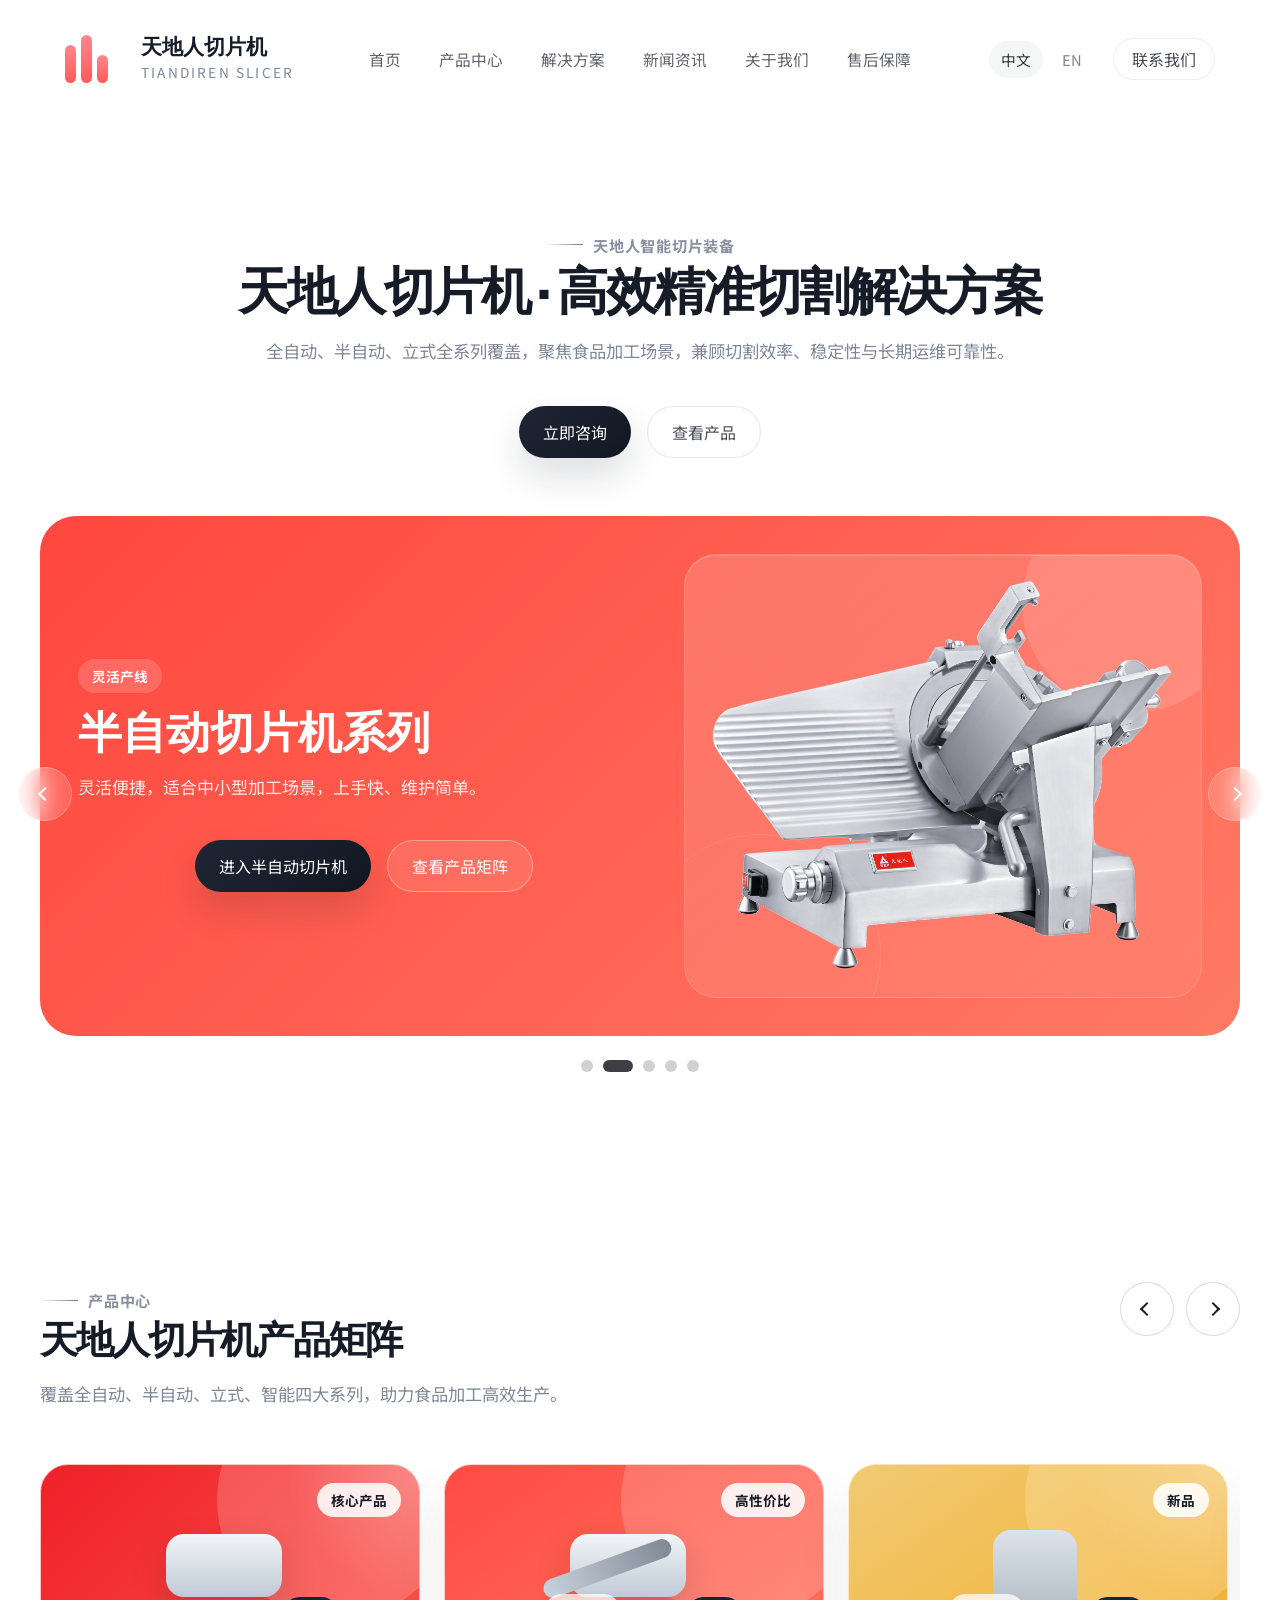
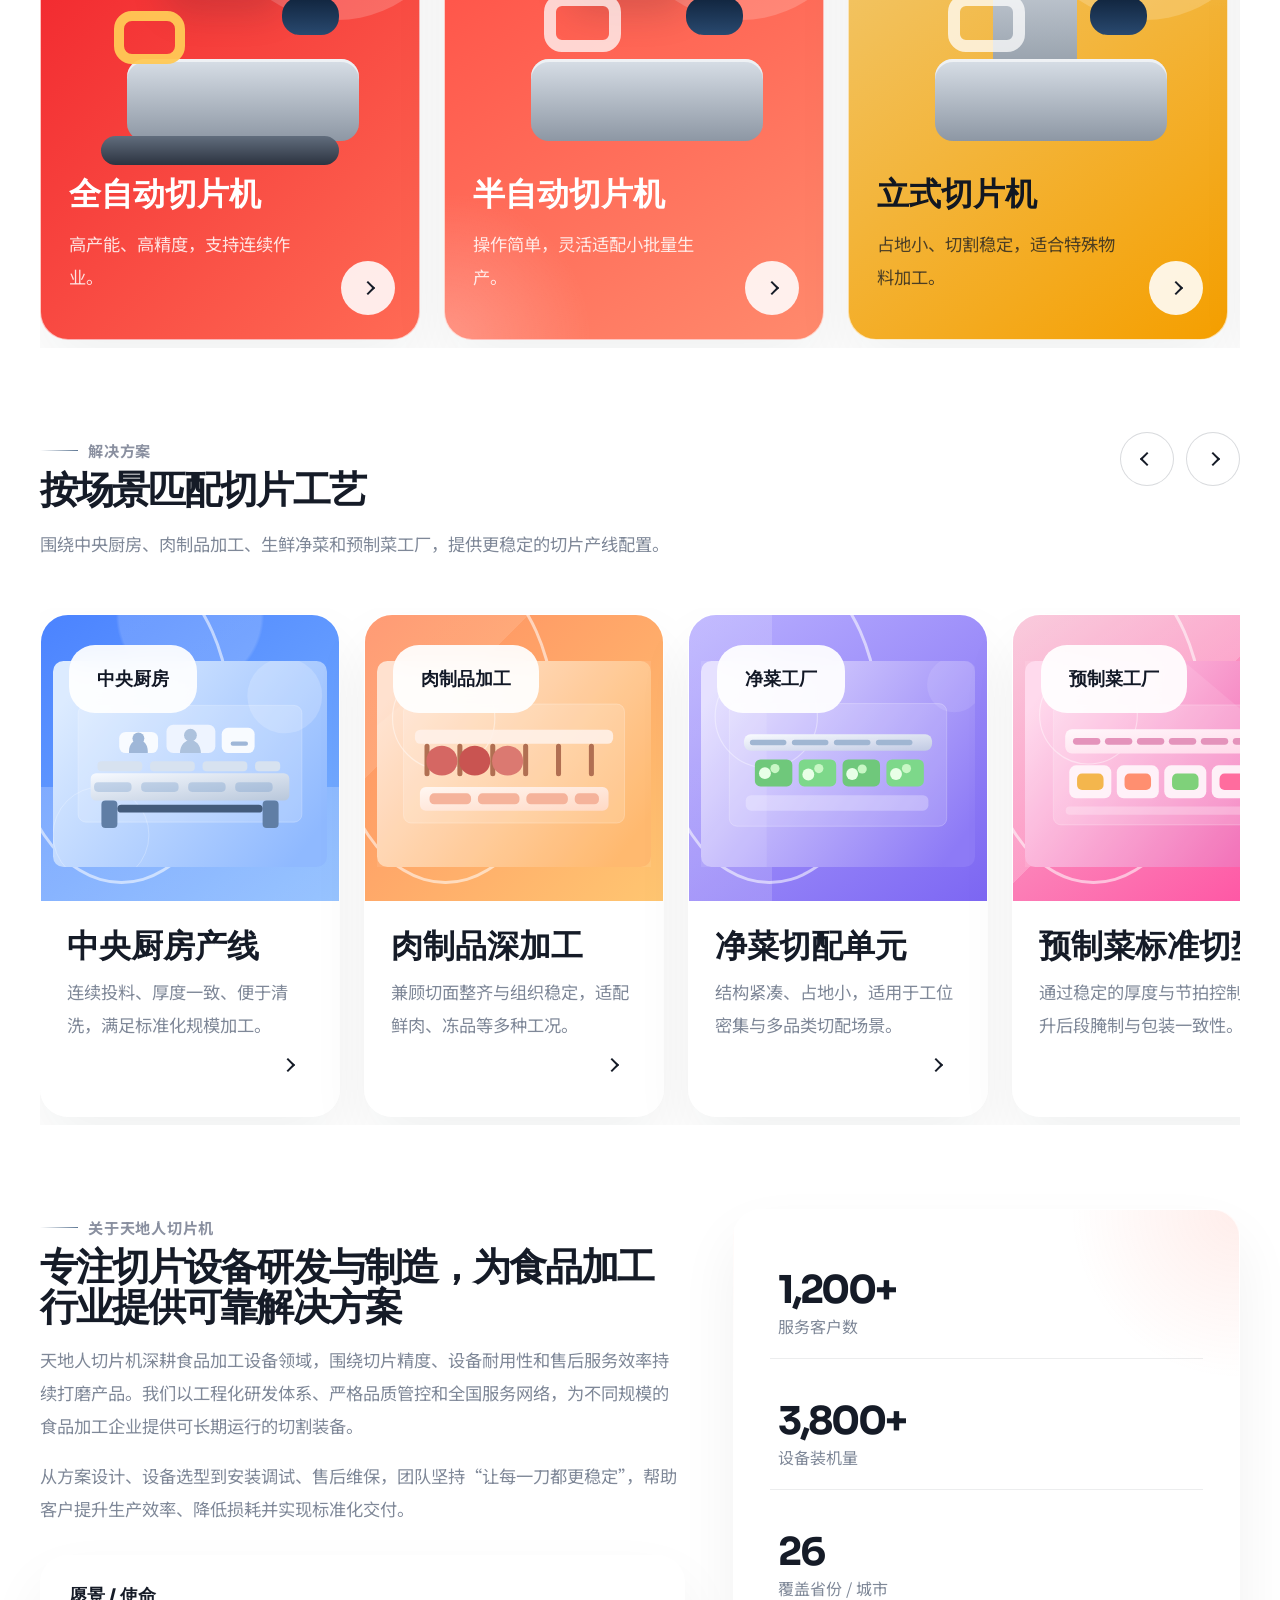
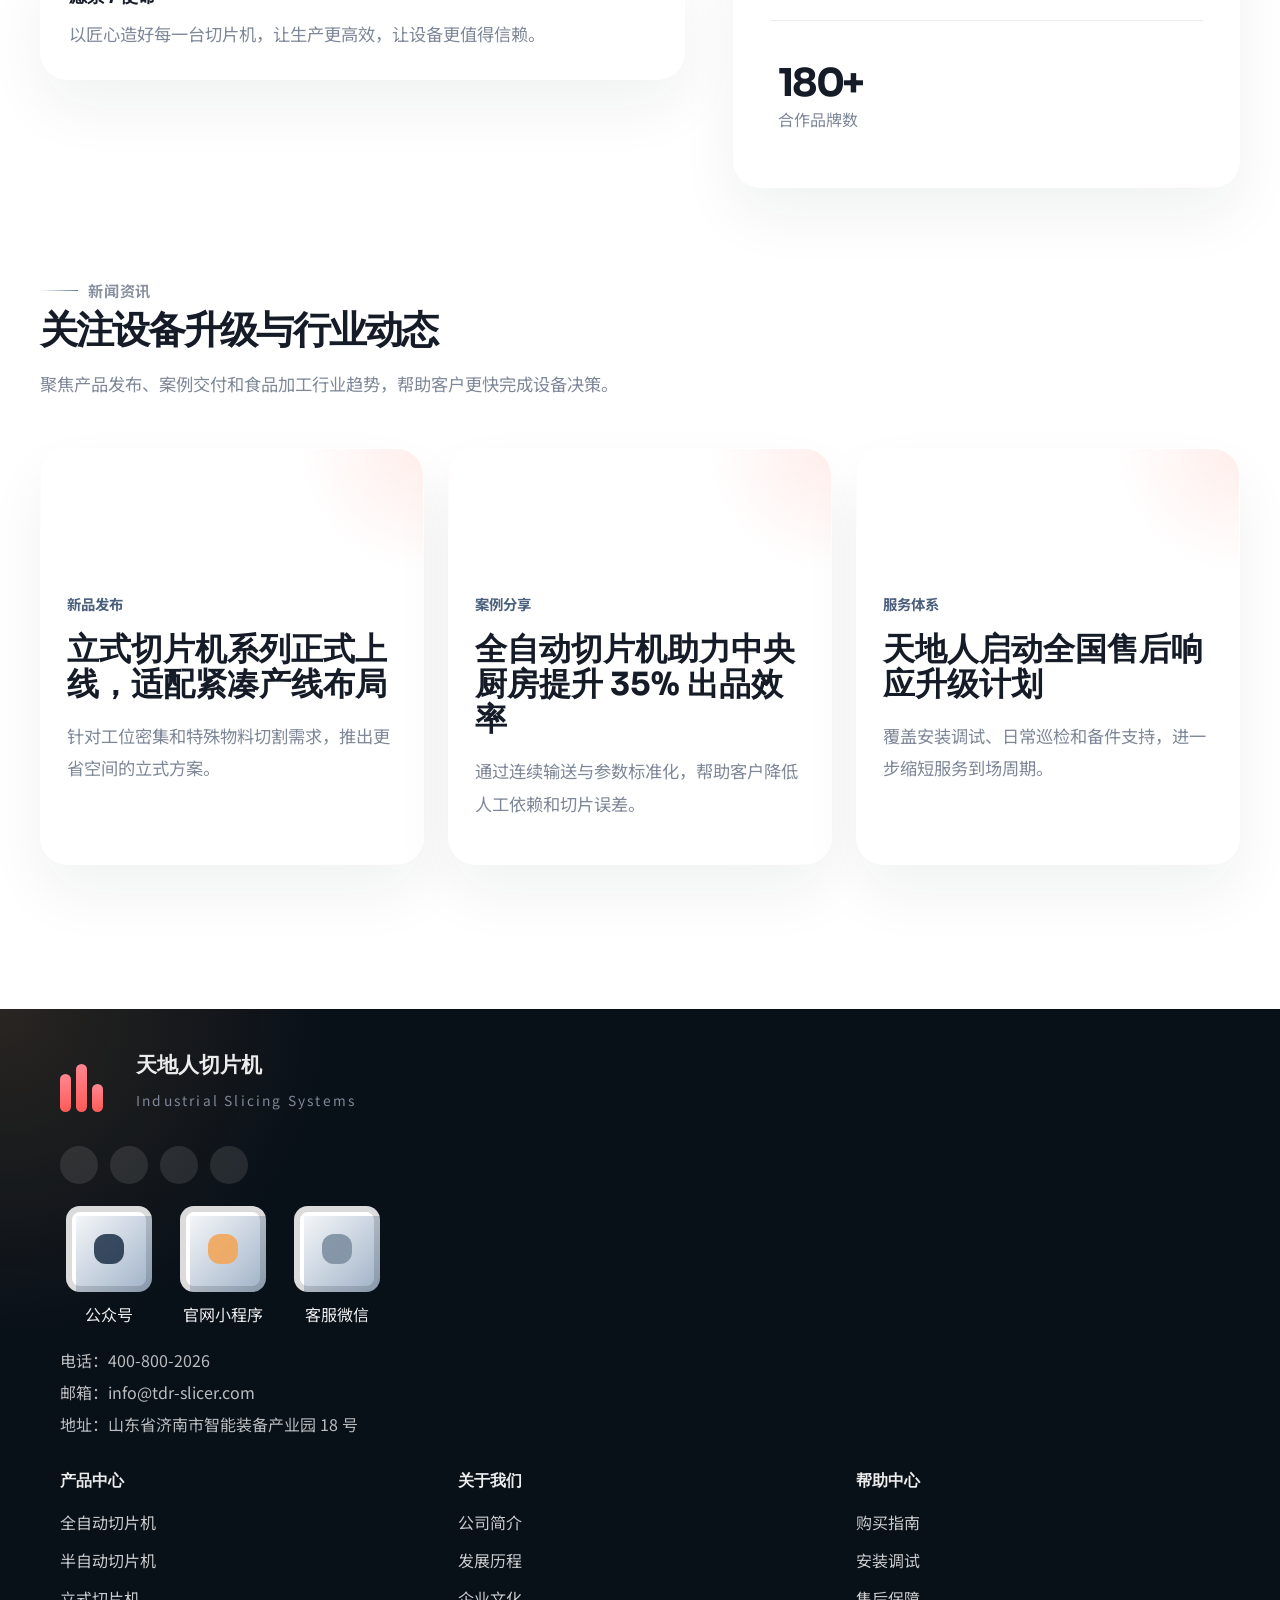
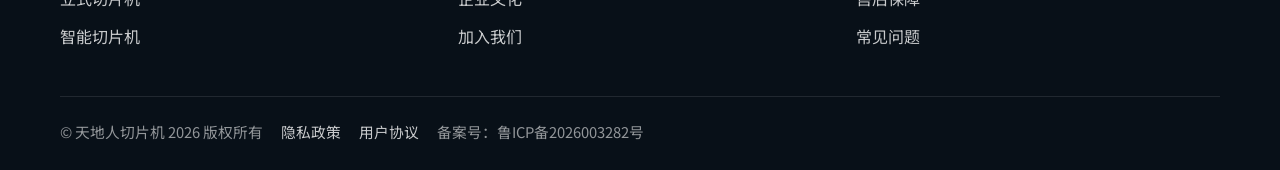
==== docs/index.html @ 7d59fd2a "Add docs deployment bundle" ====
<!doctype html>
<html lang="zh-CN">
  <head>
    <meta charset="UTF-8" />
    <meta name="viewport" content="width=device-width, initial-scale=1.0" />
    <title>天地人切片机 | 高效精准切割解决方案</title>
    <meta
      name="description"
      content="天地人切片机官方网站，提供全自动、半自动、立式切片机及食品加工切割解决方案。"
    />
    <link rel="preconnect" href="https://fonts.googleapis.com" />
    <link rel="preconnect" href="https://fonts.gstatic.com" crossorigin />
    <link
      href="https://fonts.googleapis.com/css2?family=Noto+Sans+SC:wght@400;500;700;800&family=Sora:wght@400;600;700;800&display=swap"
      rel="stylesheet"
    />
    <link rel="stylesheet" href="./styles.css" />
  </head>
  <body>
    <div class="page-shell">
      <header class="site-header">
        <a class="brand" href="#top" aria-label="天地人切片机官网">
          <span class="brand-mark" aria-hidden="true">
            <img class="brand-logo-image" data-image-field="brand.logo" alt="天地人切片机 Logo" />
            <span></span><span></span><span></span><span></span>
          </span>
          <span class="brand-text">
            <strong data-field="brand.name">天地人切片机</strong>
            <small data-field="brand.sub">TIANDIREN SLICER</small>
          </span>
        </a>

        <nav class="main-nav" aria-label="主导航">
          <a href="#top" data-menu-index="0">首页</a>
          <div class="nav-dropdown">
            <a class="nav-parent" href="./products.html" data-menu-index="1">产品中心</a>
            <div class="dropdown-menu" aria-label="产品中心下拉菜单">
              <a href="./products.html?category=automatic" data-product-menu-index="0">全自动切片机</a>
              <a href="./products.html?category=semi-automatic" data-product-menu-index="1">半自动切片机</a>
              <a href="./products.html?category=vertical" data-product-menu-index="2">立式切片机</a>
              <a href="./products.html?category=smart" data-product-menu-index="3">智能切片机</a>
            </div>
          </div>
          <a href="#solutions" data-menu-index="2">解决方案</a>
          <a href="#news" data-menu-index="3">新闻资讯</a>
          <a href="#about" data-menu-index="4">关于我们</a>
          <a href="./page.html?slug=after-sales-support" data-menu-index="5">售后保障</a>
        </nav>

        <div class="header-actions">
          <button class="lang-switch" type="button" aria-label="切换语言">
            <span class="lang-option is-active" data-lang-option="zh">中文</span>
            <span class="lang-option" data-lang-option="en">EN</span>
          </button>
          <a class="ghost-btn header-contact" href="#contact" data-field="header.contact.label">联系我们</a>
          <button class="menu-toggle" type="button" aria-expanded="false" aria-label="展开菜单">
            <span></span><span></span>
          </button>
        </div>
      </header>
      <div class="mobile-nav-backdrop" hidden></div>

      <main id="top">
        <section class="hero">
          <div class="hero-copy">
            <span class="eyebrow" data-field="hero.eyebrow">天地人智能切片装备</span>
            <h1 data-field="hero.title">天地人切片机 · 高效精准切割解决方案</h1>
            <p data-field="hero.desc">
              全自动、半自动、立式全系列覆盖，聚焦食品加工场景，兼顾切割效率、稳定性与长期运维可靠性。
            </p>
            <div class="hero-actions">
              <a class="primary-btn" href="#contact" data-field="hero.primaryLabel">立即咨询</a>
              <a class="ghost-btn dark" href="#products" data-field="hero.secondaryLabel">查看产品</a>
            </div>
          </div>

          <div class="hero-slider" aria-label="首屏轮播">
            <button class="slider-arrow prev" type="button" data-target="hero" aria-label="上一张">
              <span></span>
            </button>
            <div class="hero-track" data-slider="hero" id="hero-track"></div>
            <button class="slider-arrow next" type="button" data-target="hero" aria-label="下一张">
              <span></span>
            </button>

            <div class="hero-indicators" aria-label="轮播指示器" id="hero-indicators"></div>
          </div>
        </section>

        <section class="section" id="products">
          <div class="section-heading">
            <div>
              <span class="eyebrow" data-field="products.heading.eyebrow">产品中心</span>
              <h2 data-field="products.heading.title">天地人切片机产品矩阵</h2>
              <p data-field="products.heading.desc">覆盖全自动、半自动、立式三大系列，助力食品加工高效生产。</p>
            </div>
            <div class="section-nav">
              <button class="slider-arrow subtle prev" type="button" data-target="products" aria-label="上一组产品">
                <span></span>
              </button>
              <button class="slider-arrow subtle next" type="button" data-target="products" aria-label="下一组产品">
                <span></span>
              </button>
            </div>
          </div>

          <div class="card-rail" data-slider="products" id="products-rail"></div>
        </section>

        <section class="section" id="solutions">
          <div class="section-heading">
            <div>
              <span class="eyebrow" data-field="solutions.heading.eyebrow">解决方案</span>
              <h2 data-field="solutions.heading.title">按场景匹配切片工艺</h2>
              <p data-field="solutions.heading.desc">围绕中央厨房、肉制品加工、生鲜净菜和预制菜工厂，提供更稳定的切片产线配置。</p>
            </div>
            <div class="section-nav">
              <button class="slider-arrow subtle prev" type="button" data-target="solutions" aria-label="上一组方案">
                <span></span>
              </button>
              <button class="slider-arrow subtle next" type="button" data-target="solutions" aria-label="下一组方案">
                <span></span>
              </button>
            </div>
          </div>

          <div class="card-rail compact" data-slider="solutions">
            <article class="solution-card">
              <div class="solution-visual blueprint">
                <img class="visual-upload solution-upload" data-image-field="solutions.cards.0.image" alt="" />
                <div class="chip" data-solution-field="chip" data-solution-index="0">中央厨房</div>
              </div>
              <div class="solution-copy">
                <h3 data-solution-field="title" data-solution-index="0">中央厨房产线</h3>
                <p data-solution-field="desc" data-solution-index="0">连续投料、厚度一致、便于清洗，满足标准化规模加工。</p>
              </div>
              <a class="card-link" href="./page.html?slug=central-kitchen-solution" data-solution-link data-solution-index="0" aria-label="查看中央厨房方案"><span></span></a>
            </article>

            <article class="solution-card">
              <div class="solution-visual amber">
                <img class="visual-upload solution-upload" data-image-field="solutions.cards.1.image" alt="" />
                <div class="chip" data-solution-field="chip" data-solution-index="1">肉制品加工</div>
              </div>
              <div class="solution-copy">
                <h3 data-solution-field="title" data-solution-index="1">肉制品深加工</h3>
                <p data-solution-field="desc" data-solution-index="1">兼顾切面整齐与组织稳定，适配鲜肉、冻品等多种工况。</p>
              </div>
              <a class="card-link" href="./page.html?slug=meat-processing-solution" data-solution-link data-solution-index="1" aria-label="查看肉制品方案"><span></span></a>
            </article>

            <article class="solution-card">
              <div class="solution-visual silver">
                <img class="visual-upload solution-upload" data-image-field="solutions.cards.2.image" alt="" />
                <div class="chip" data-solution-field="chip" data-solution-index="2">净菜工厂</div>
              </div>
              <div class="solution-copy">
                <h3 data-solution-field="title" data-solution-index="2">净菜切配单元</h3>
                <p data-solution-field="desc" data-solution-index="2">结构紧凑、占地小，适用于工位密集与多品类切配场景。</p>
              </div>
              <a class="card-link" href="./page.html?slug=fresh-cut-factory-solution" data-solution-link data-solution-index="2" aria-label="查看净菜工厂方案"><span></span></a>
            </article>

            <article class="solution-card">
              <div class="solution-visual rose">
                <img class="visual-upload solution-upload" data-image-field="solutions.cards.3.image" alt="" />
                <div class="chip" data-solution-field="chip" data-solution-index="3">预制菜工厂</div>
              </div>
              <div class="solution-copy">
                <h3 data-solution-field="title" data-solution-index="3">预制菜标准切型</h3>
                <p data-solution-field="desc" data-solution-index="3">通过稳定的厚度与节拍控制，提升后段腌制与包装一致性。</p>
              </div>
              <a class="card-link" href="./page.html?slug=prepared-food-solution" data-solution-link data-solution-index="3" aria-label="查看预制菜方案"><span></span></a>
            </article>
          </div>
        </section>

        <section class="about section" id="about">
          <div class="about-copy">
            <span class="eyebrow" data-field="about.eyebrow">关于天地人切片机</span>
            <h2 data-field="about.title">专注切片设备研发与制造，为食品加工行业提供可靠解决方案</h2>
            <p data-field="about.p1">
              天地人切片机深耕食品加工设备领域，围绕切片精度、设备耐用性和售后服务效率持续打磨产品。
              我们以工程化研发体系、严格品质管控和全国服务网络，为不同规模的食品加工企业提供可长期运行的切割装备。
            </p>
            <p data-field="about.p2">
              从方案设计、设备选型到安装调试、售后维保，团队坚持“让每一刀都更稳定”，帮助客户提升生产效率、降低损耗并实现标准化交付。
            </p>
            <div class="mission-box">
              <strong data-field="about.missionTitle">愿景 / 使命</strong>
              <p data-field="about.missionDesc">以匠心造好每一台切片机，让生产更高效，让设备更值得信赖。</p>
            </div>
          </div>

          <div class="stats-panel">
            <div class="stat-item">
              <strong data-stat-field="value" data-stat-index="0">1,200+</strong>
              <span data-stat-field="label" data-stat-index="0">服务客户数</span>
            </div>
            <div class="stat-item">
              <strong data-stat-field="value" data-stat-index="1">3,800+</strong>
              <span data-stat-field="label" data-stat-index="1">设备装机量</span>
            </div>
            <div class="stat-item">
              <strong data-stat-field="value" data-stat-index="2">26</strong>
              <span data-stat-field="label" data-stat-index="2">覆盖省份 / 城市</span>
            </div>
            <div class="stat-item">
              <strong data-stat-field="value" data-stat-index="3">180+</strong>
              <span data-stat-field="label" data-stat-index="3">合作品牌数</span>
            </div>
          </div>
        </section>

        <section class="section news-section" id="news">
          <div class="section-heading">
            <div>
              <span class="eyebrow" data-field="news.heading.eyebrow">新闻资讯</span>
              <h2 data-field="news.heading.title">关注设备升级与行业动态</h2>
              <p data-field="news.heading.desc">聚焦产品发布、案例交付和食品加工行业趋势，帮助客户更快完成设备决策。</p>
            </div>
          </div>
          <div class="news-grid">
            <article class="news-card">
              <img class="visual-upload news-upload" data-image-field="news.cards.0.image" alt="" />
              <span data-news-field="tag" data-news-index="0">新品发布</span>
              <h3 data-news-field="title" data-news-index="0">立式切片机系列正式上线，适配紧凑产线布局</h3>
              <p data-news-field="desc" data-news-index="0">针对工位密集和特殊物料切割需求，推出更省空间的立式方案。</p>
            </article>
            <article class="news-card">
              <img class="visual-upload news-upload" data-image-field="news.cards.1.image" alt="" />
              <span data-news-field="tag" data-news-index="1">案例分享</span>
              <h3 data-news-field="title" data-news-index="1">全自动切片机助力中央厨房提升 35% 出品效率</h3>
              <p data-news-field="desc" data-news-index="1">通过连续输送与参数标准化，帮助客户降低人工依赖和切片误差。</p>
            </article>
            <article class="news-card">
              <img class="visual-upload news-upload" data-image-field="news.cards.2.image" alt="" />
              <span data-news-field="tag" data-news-index="2">服务体系</span>
              <h3 data-news-field="title" data-news-index="2">天地人启动全国售后响应升级计划</h3>
              <p data-news-field="desc" data-news-index="2">覆盖安装调试、日常巡检和备件支持，进一步缩短服务到场周期。</p>
            </article>
          </div>
        </section>
      </main>

    </div>

    <footer class="site-footer" id="contact">
      <div class="site-footer-inner">
        <div class="footer-branding">
          <div class="footer-logo">
            <span class="brand-mark" aria-hidden="true">
              <img class="brand-logo-image" data-image-field="brand.logo" alt="天地人切片机 Logo" />
              <span></span><span></span><span></span><span></span>
            </span>
            <div>
              <strong data-field="footer.brandName">天地人切片机</strong>
              <p data-field="footer.brandSub">Industrial Slicing Systems</p>
            </div>
          </div>

          <div class="social-row">
            <a href="mailto:info@tdr-slicer.com" aria-label="邮箱"></a>
            <a href="tel:400-800-2026" aria-label="电话"></a>
            <a href="#" aria-label="微信"></a>
            <a href="#" aria-label="抖音"></a>
          </div>

          <div class="qr-grid">
            <div class="qr-card">
              <div class="qr-code" data-qr-index="0"></div>
              <span data-qr-label="0">公众号</span>
            </div>
            <div class="qr-card">
              <div class="qr-code alt" data-qr-index="1"></div>
              <span data-qr-label="1">官网小程序</span>
            </div>
            <div class="qr-card">
              <div class="qr-code warm" data-qr-index="2"></div>
              <span data-qr-label="2">客服微信</span>
            </div>
          </div>

          <ul class="contact-list">
            <li data-footer-contact="0">电话：400-800-2026</li>
            <li data-footer-contact="1">邮箱：info@tdr-slicer.com</li>
            <li data-footer-contact="2">地址：山东省济南市智能装备产业园 18 号</li>
          </ul>
        </div>

        <div class="footer-links">
          <div data-footer-col="0">
            <h3 data-footer-col-title="0">产品中心</h3>
            <a href="#products" data-footer-link="0:0">全自动切片机</a>
            <a href="#products" data-footer-link="0:1">半自动切片机</a>
            <a href="#products" data-footer-link="0:2">立式切片机</a>
            <a href="#products" data-footer-link="0:3">配件服务</a>
          </div>
          <div data-footer-col="1">
            <h3 data-footer-col-title="1">关于我们</h3>
            <a href="#about" data-footer-link="1:0">公司简介</a>
            <a href="#about" data-footer-link="1:1">发展历程</a>
            <a href="#about" data-footer-link="1:2">企业文化</a>
            <a href="#contact" data-footer-link="1:3">加入我们</a>
          </div>
          <div data-footer-col="2">
            <h3 data-footer-col-title="2">帮助中心</h3>
            <a href="#contact" data-footer-link="2:0">购买指南</a>
            <a href="#contact" data-footer-link="2:1">安装调试</a>
            <a href="#contact" data-footer-link="2:2">售后保障</a>
            <a href="#contact" data-footer-link="2:3">常见问题</a>
          </div>
        </div>

        <div class="footer-bottom">
          <span data-field="footer.copyright">© 天地人切片机 2026 版权所有</span>
          <a href="#" data-field="footer.privacy">隐私政策</a>
          <a href="#" data-field="footer.terms">用户协议</a>
          <span data-field="footer.icp">备案号：鲁ICP备2026003282号</span>
        </div>
      </div>
    </footer>

    <script src="./content.js"></script>
    <script src="./script.js"></script>
  </body>
</html>
---- docs/styles.css ----
:root {
  --bg: #ffffff;
  --surface: rgba(255, 255, 255, 0.78);
  --surface-strong: #ffffff;
  --ink: #151b27;
  --muted: #7f8898;
  --line: rgba(16, 26, 43, 0.08);
  --deep-blue: #121826;
  --steel: #a6adba;
  --silver: #e2e2e6;
  --orange: #ff6e57;
  --orange-soft: #ffb493;
  --shadow: 0 28px 60px rgba(21, 27, 39, 0.06);
  --radius-xl: 36px;
  --radius-lg: 28px;
  --radius-md: 22px;
  --container: min(1760px, calc(100vw - 96px));
}

* {
  box-sizing: border-box;
}

html {
  scroll-behavior: smooth;
}

body {
  margin: 0;
  font-family: "Noto Sans SC", sans-serif;
  color: var(--ink);
  background: #ffffff;
}

a {
  color: inherit;
  text-decoration: none;
}

button {
  font: inherit;
}

.page-shell {
  width: var(--container);
  margin: 0 auto;
  padding: 20px 0 48px;
}

.site-header {
  position: sticky;
  top: 20px;
  z-index: 20;
  display: flex;
  align-items: center;
  justify-content: space-between;
  gap: 24px;
  padding: 14px 24px;
  margin-bottom: 36px;
  border: 1px solid transparent;
  border-radius: 999px;
  background: transparent;
  backdrop-filter: none;
  box-shadow: none;
  transform: translateY(0);
  opacity: 1;
  transition: transform 0.32s ease, opacity 0.32s ease;
}

.site-header.is-hidden {
  transform: translateY(-140%);
  opacity: 0;
  pointer-events: none;
}

.brand,
.footer-logo {
  display: flex;
  align-items: center;
  gap: 18px;
}

.brand-mark {
  display: inline-grid;
  grid-template-columns: repeat(4, 11px);
  gap: 5px;
  align-items: end;
  width: 58px;
  height: 48px;
  position: relative;
  flex: 0 0 58px;
}

.brand-mark span {
  display: block;
  width: 11px;
  border-radius: 999px;
  background: linear-gradient(180deg, #ff8790 0%, #ff5a57 100%);
}

.brand-logo-image {
  position: absolute;
  inset: 0;
  width: 100%;
  height: 100%;
  object-fit: contain;
  opacity: 0;
  z-index: 2;
}

.brand-logo-image.has-image {
  opacity: 1;
}

.brand-mark.has-image span {
  opacity: 0;
}

.brand-mark span:nth-child(1) {
  height: 24px;
}

.brand-mark span:nth-child(2) {
  height: 38px;
}

.brand-mark span:nth-child(3) {
  height: 48px;
}

.brand-mark span:nth-child(4) {
  height: 28px;
}

.brand-text strong,
.footer-logo strong {
  display: block;
  font-family: "Sora", sans-serif;
  font-size: 1.34rem;
  line-height: 1.1;
}

.brand-text small,
.footer-logo p {
  color: var(--muted);
  font-size: 0.86rem;
  letter-spacing: 0.16em;
}

.main-nav {
  display: flex;
  align-items: center;
  gap: 18px;
}

.nav-dropdown {
  position: relative;
  display: flex;
  align-items: center;
}

.nav-parent {
  display: inline-flex;
  align-items: center;
}

.dropdown-menu {
  position: absolute;
  top: calc(100% + 14px);
  left: 50%;
  display: grid;
  min-width: 220px;
  padding: 10px;
  border: 1px solid rgba(16, 26, 43, 0.08);
  border-radius: 22px;
  background: rgba(255, 255, 255, 0.98);
  box-shadow: 0 22px 44px rgba(16, 26, 43, 0.12);
  opacity: 0;
  visibility: hidden;
  transform: translateX(-50%) translateY(10px);
  transition: opacity 0.24s ease, transform 0.24s ease, visibility 0.24s ease;
  z-index: 35;
}

.dropdown-menu a {
  display: flex;
  align-items: center;
  min-height: 44px;
  padding: 10px 14px;
  border-radius: 14px;
  color: rgba(21, 27, 39, 0.72);
}

.nav-dropdown:hover .dropdown-menu,
.nav-dropdown:focus-within .dropdown-menu {
  opacity: 1;
  visibility: visible;
  transform: translateX(-50%) translateY(0);
}

.main-nav a,
.lang-switch,
.ghost-btn,
.primary-btn {
  transition: 0.28s ease;
}

.main-nav a {
  padding: 8px 10px;
  color: rgba(21, 27, 39, 0.68);
  font-weight: 400;
  font-size: 0.98rem;
}

.main-nav a:hover,
.main-nav a:focus-visible {
  color: rgba(21, 27, 39, 0.9);
}

.header-actions {
  display: flex;
  align-items: center;
  gap: 12px;
}

.lang-switch,
.ghost-btn,
.primary-btn,
.menu-toggle {
  border: 0;
  border-radius: 999px;
}

.lang-switch {
  display: inline-flex;
  align-items: center;
  gap: 4px;
  padding: 4px;
  color: var(--deep-blue);
  background: transparent;
  cursor: pointer;
}

.lang-option {
  min-width: 50px;
  padding: 8px 12px;
  border-radius: 999px;
  color: rgba(21, 27, 39, 0.55);
  font-size: 0.92rem;
  font-weight: 400;
}

.lang-option.is-active {
  background: rgba(21, 27, 39, 0.04);
  color: rgba(21, 27, 39, 0.88);
  box-shadow: none;
}

.ghost-btn,
.primary-btn {
  display: inline-flex;
  align-items: center;
  justify-content: center;
  min-height: 52px;
  padding: 0 24px;
}

.ghost-btn {
  border: 1px solid rgba(16, 26, 43, 0.08);
  background: rgba(255, 255, 255, 0.72);
  color: rgba(21, 27, 39, 0.78);
  font-weight: 400;
}

.ghost-btn:hover,
.ghost-btn:focus-visible {
  transform: translateY(-2px);
  background: rgba(255, 255, 255, 0.9);
}

.ghost-btn.dark {
  border-color: rgba(21, 27, 39, 0.1);
  background: rgba(255, 255, 255, 0.88);
}

.ghost-btn.light {
  border-color: rgba(255, 255, 255, 0.34);
  color: #fff;
  background: rgba(255, 255, 255, 0.1);
}

.primary-btn {
  color: #fff;
  background: linear-gradient(135deg, #202534 0%, #111722 100%);
  box-shadow: 0 18px 36px rgba(21, 27, 39, 0.14);
}

.primary-btn:hover,
.primary-btn:focus-visible {
  transform: translateY(-2px);
  box-shadow: 0 26px 52px rgba(16, 36, 61, 0.22);
}

.header-contact {
  min-height: 42px;
  padding-inline: 18px;
}

.menu-toggle {
  display: none;
  width: 46px;
  height: 46px;
  background: rgba(255, 255, 255, 0.82);
}

.menu-toggle span {
  display: block;
  width: 18px;
  height: 2px;
  margin: 5px auto;
  border-radius: 999px;
  background: var(--deep-blue);
}

.mobile-nav-backdrop {
  position: fixed;
  inset: 0;
  z-index: 18;
  background: rgba(10, 16, 28, 0.18);
  backdrop-filter: blur(4px);
}

.hero {
  padding: 92px 0 126px;
}

.hero-copy {
  max-width: 860px;
  margin: 0 auto 58px;
  text-align: center;
}

.eyebrow {
  display: inline-flex;
  align-items: center;
  gap: 10px;
  margin-bottom: 10px;
  color: #4b607d;
  color: #8a90a0;
  font-weight: 700;
  font-size: 0.95rem;
  letter-spacing: 0.05em;
  text-transform: uppercase;
}

.eyebrow::before {
  content: "";
  width: 38px;
  height: 1px;
  background: linear-gradient(90deg, transparent, rgba(27, 63, 103, 0.7));
}

.hero h1,
.section h2,
.about h2 {
  margin: 0;
  font-family: "Sora", sans-serif;
  font-size: clamp(2.6rem, 4vw, 5.5rem);
  line-height: 1.02;
  letter-spacing: -0.05em;
}

.hero-copy p,
.section-heading p,
.about-copy p,
.news-card p,
.product-content p,
.solution-copy p {
  color: var(--muted);
  font-size: 1.08rem;
  line-height: 1.9;
}

.hero-actions,
.slide-actions {
  display: flex;
  justify-content: center;
  gap: 16px;
  margin-top: 38px;
}

.hero-slider {
  position: relative;
}

.hero-track {
  position: relative;
  min-height: 520px;
  touch-action: pan-y;
}

.hero-slide {
  position: absolute;
  inset: 0;
  display: grid;
  grid-template-columns: 1.05fr 0.95fr;
  align-items: center;
  gap: 34px;
  padding: 48px 56px;
  border-radius: var(--radius-xl);
  opacity: 0;
  pointer-events: none;
  transform: translateX(20px) scale(0.985);
  transition: opacity 0.55s ease, transform 0.55s ease;
  overflow: hidden;
}

.hero-slide::before,
.hero-slide::after,
.product-card::before,
.solution-visual::before {
  content: "";
  position: absolute;
  border-radius: 50%;
}

.hero-slide.is-active {
  opacity: 1;
  pointer-events: auto;
  transform: translateX(0) scale(1);
}

.theme-overview {
  color: #fff;
  background:
    radial-gradient(circle at 25% 40%, rgba(255, 255, 255, 0.14) 0 18%, transparent 18.5%),
    radial-gradient(circle at 78% 50%, rgba(255, 255, 255, 0.1) 0 15%, transparent 15.5%),
    linear-gradient(135deg, #ff5e4d 0%, #ff6f5f 46%, #ff8268 100%);
}

.theme-overview::before {
  inset: -24% auto auto -8%;
  width: 38%;
  height: 82%;
  border: 1px solid rgba(255, 255, 255, 0.12);
}

.theme-overview::after {
  right: -8%;
  bottom: -34%;
  width: 44%;
  height: 90%;
  background: rgba(255, 255, 255, 0.12);
}

.theme-auto {
  background:
    linear-gradient(135deg, #ff473f, #ff7a64),
    linear-gradient(90deg, rgba(255, 255, 255, 0.06) 0 50%, transparent 50% 100%);
  color: #fff;
}

.theme-semi {
  color: #fff;
  background:
    radial-gradient(circle at top right, rgba(255, 255, 255, 0.12), transparent 26%),
    linear-gradient(135deg, #fd906f 0%, #ffc49f 100%);
}

.theme-vertical {
  color: #fff;
  background:
    linear-gradient(145deg, #f1c56d 0%, #f0b84d 60%, #f8d88e 100%);
}

.hero-slide-copy {
  position: relative;
  z-index: 1;
}

.slide-badge,
.tag,
.chip {
  display: inline-flex;
  align-items: center;
  justify-content: center;
  min-height: 34px;
  padding: 0 14px;
  border-radius: 999px;
  background: rgba(255, 255, 255, 0.16);
  backdrop-filter: blur(12px);
  font-size: 0.85rem;
  font-weight: 700;
}

.hero-slide h2 {
  margin: 18px 0 14px;
  font-family: "Sora", sans-serif;
  font-size: clamp(2.2rem, 3.4vw, 4.6rem);
  line-height: 1.05;
}

.hero-slide p {
  max-width: 540px;
  margin: 0;
  color: rgba(255, 255, 255, 0.88);
  font-size: 1.06rem;
  line-height: 1.85;
}

.hero-machine,
.machine-card {
  position: relative;
  height: 100%;
}

.hero-media-link {
  display: block;
  height: 100%;
  color: inherit;
}

.machine-card {
  min-height: 360px;
  border: 1px solid rgba(255, 255, 255, 0.14);
  border-radius: 32px;
  background: linear-gradient(145deg, rgba(255, 255, 255, 0.18), rgba(255, 255, 255, 0.08));
  box-shadow: inset 0 1px 0 rgba(255, 255, 255, 0.2);
  overflow: hidden;
  cursor: pointer;
}

.visual-upload {
  width: 100%;
  height: 100%;
  object-fit: cover;
  opacity: 0;
  transition: opacity 0.25s ease;
}

.visual-upload.has-image {
  opacity: 1;
}

.hero-visual {
  position: absolute;
  inset: 0;
  z-index: 0;
}

.machine-card.has-uploaded-media .hero-visual,
.machine-card.has-uploaded-media .hero-video {
  object-fit: contain;
  object-position: center center;
}

.machine-card.has-uploaded-media {
  background: linear-gradient(145deg, rgba(255, 255, 255, 0.16), rgba(255, 255, 255, 0.06));
}

.machine-card.has-uploaded-media .hero-visual,
.machine-card.has-uploaded-media .hero-video {
  padding: 8px 10px 18px;
  border-radius: 24px;
}

.hero-video {
  position: absolute;
  inset: 0;
  z-index: 0;
  object-fit: cover;
}

.machine-card::before,
.machine-card::after {
  content: "";
  position: absolute;
  inset: auto;
  border-radius: 50%;
}

.machine-card::before {
  top: -14%;
  right: -8%;
  width: 220px;
  height: 220px;
  background: rgba(255, 255, 255, 0.12);
}

.machine-card::after {
  left: -9%;
  bottom: -18%;
  width: 240px;
  height: 240px;
  border: 1px solid rgba(255, 255, 255, 0.1);
}

.machine-notes {
  position: absolute;
  left: 28px;
  right: 28px;
  bottom: 22px;
  display: flex;
  flex-wrap: wrap;
  gap: 10px;
  padding: 0;
  margin: 0;
  list-style: none;
  z-index: 1;
}

.machine-notes li {
  padding: 10px 14px;
  border-radius: 999px;
  background: rgba(255, 255, 255, 0.12);
  font-size: 0.84rem;
}

.machine {
  position: absolute;
  inset: 56px 44px 74px;
  z-index: 1;
}

.machine span {
  position: absolute;
  display: block;
  border-radius: 18px;
}

.machine-body {
  left: 18%;
  right: 10%;
  bottom: 10%;
  height: 34%;
  background: linear-gradient(180deg, #d8dfe7 0%, #8d97a4 100%);
  box-shadow: inset 0 3px 0 rgba(255, 255, 255, 0.6);
}

.machine-top {
  left: 30%;
  top: 4%;
  width: 36%;
  height: 26%;
  border-radius: 24px;
  background: linear-gradient(180deg, #f2f5f7 0%, #c0cad6 100%);
  box-shadow: 0 16px 36px rgba(16, 26, 43, 0.16);
}

.machine-panel {
  right: 16%;
  top: 30%;
  width: 18%;
  height: 16%;
  background: linear-gradient(180deg, #10243d 0%, #29496f 100%);
}

.machine-track {
  left: 10%;
  right: 16%;
  bottom: 0;
  height: 12%;
  border-radius: 999px;
  background: linear-gradient(180deg, #616d7d 0%, #2c3340 100%);
}

.machine-wheel {
  left: 14%;
  top: 36%;
  width: 22%;
  height: 22%;
  border-radius: 50%;
  border: 10px solid rgba(255, 202, 86, 0.95);
}

.machine-blade {
  left: 22%;
  top: 29%;
  width: 24%;
  height: 24%;
  border-radius: 50%;
  border: 12px solid rgba(255, 255, 255, 0.74);
}

.machine-arm {
  left: 22%;
  top: 24%;
  width: 42%;
  height: 8%;
  border-radius: 999px;
  background: linear-gradient(90deg, #c9d2dc, #7f8894);
  transform: rotate(-20deg);
  transform-origin: left center;
}

.machine-tower {
  left: 36%;
  top: 2%;
  width: 26%;
  height: 66%;
  border-radius: 30px;
  background: linear-gradient(180deg, #dce3ea 0%, #8c96a2 100%);
}

.machine-wide .machine-top {
  width: 42%;
}

.machine-wide .machine-body {
  left: 12%;
  right: 8%;
}

.machine-wide .machine-track {
  left: 8%;
  right: 12%;
}

.machine-wide .machine-blade {
  left: 54%;
  top: 20%;
}

.highlight {
  background: linear-gradient(145deg, rgba(255, 255, 255, 0.18), rgba(242, 166, 90, 0.08));
}

.warm {
  background: linear-gradient(145deg, rgba(255, 255, 255, 0.18), rgba(242, 166, 90, 0.18));
}

.steel {
  background: linear-gradient(145deg, rgba(255, 255, 255, 0.16), rgba(143, 157, 177, 0.14));
}

.slider-arrow {
  position: absolute;
  top: 50%;
  z-index: 2;
  display: inline-flex;
  align-items: center;
  justify-content: center;
  width: 54px;
  height: 54px;
  margin-top: -27px;
  border: 1px solid rgba(255, 255, 255, 0.26);
  border-radius: 50%;
  background: rgba(255, 255, 255, 0.12);
  backdrop-filter: blur(14px);
  color: #fff;
  cursor: pointer;
}

.slider-arrow.subtle {
  position: static;
  margin: 0;
  border-color: rgba(16, 26, 43, 0.16);
  background: rgba(255, 255, 255, 0.8);
  color: var(--ink);
}

.slider-arrow.prev {
  left: -22px;
}

.slider-arrow.next {
  right: -22px;
}

.slider-arrow span,
.card-link span {
  width: 10px;
  height: 10px;
  border-top: 2px solid currentColor;
  border-right: 2px solid currentColor;
}

.slider-arrow.prev span {
  transform: rotate(-135deg);
}

.slider-arrow.next span,
.card-link span {
  transform: rotate(45deg);
}

.hero-indicators {
  display: flex;
  justify-content: center;
  gap: 10px;
  margin-top: 24px;
}

.hero-indicators button {
  width: 12px;
  height: 12px;
  padding: 0;
  border: 0;
  border-radius: 999px;
  background: rgba(16, 26, 43, 0.2);
  cursor: pointer;
  transition: 0.28s ease;
}

.hero-indicators button.is-active {
  width: 30px;
  background: #3d3f44;
}

.section {
  padding: 84px 0 0;
}

.section-heading {
  display: flex;
  align-items: flex-start;
  justify-content: space-between;
  gap: 24px;
  margin-bottom: 30px;
}

.section h2,
.about h2 {
  font-size: clamp(2rem, 3vw, 3.4rem);
}

.section-nav {
  display: flex;
  gap: 12px;
}

.card-rail {
  display: grid;
  grid-auto-flow: column;
  grid-auto-columns: minmax(380px, 1fr);
  gap: 24px;
  overflow-x: auto;
  padding: 6px 2px 8px;
  scroll-snap-type: x mandatory;
  scrollbar-width: none;
  -webkit-overflow-scrolling: touch;
  touch-action: pan-x;
}

.card-rail::-webkit-scrollbar {
  display: none;
}

.product-card,
.solution-card,
.news-card,
.stats-panel,
.mission-box {
  position: relative;
  overflow: hidden;
  border: 1px solid rgba(255, 255, 255, 0.65);
  border-radius: var(--radius-lg);
  background: rgba(255, 255, 255, 0.72);
  box-shadow: var(--shadow);
}

.product-card {
  min-height: 440px;
  padding: 28px;
  scroll-snap-align: start;
}

.product-card::before {
  top: -18%;
  right: -10%;
  width: 240px;
  height: 240px;
  background: rgba(255, 255, 255, 0.18);
}

.accent-blue {
  background:
    radial-gradient(circle at top right, rgba(255, 255, 255, 0.24), transparent 22%),
    linear-gradient(135deg, #f0202a, #ff6b55);
  color: #fff;
}

.accent-silver {
  background:
    radial-gradient(circle at bottom left, rgba(255, 255, 255, 0.24), transparent 24%),
    linear-gradient(145deg, #ff4b43, #ff8a6d);
  color: #fff;
}

.accent-steel {
  background:
    radial-gradient(circle at top right, rgba(255, 255, 255, 0.22), transparent 24%),
    linear-gradient(145deg, #f1ca74, #f59f00);
  color: #111722;
}

.tag {
  position: absolute;
  top: 18px;
  right: 18px;
  background: rgba(255, 255, 255, 0.88);
  color: var(--ink);
}

.card-machine {
  position: relative;
  inset: auto;
  height: 240px;
  margin: 32px 0 12px;
  z-index: 1;
}

.product-visual {
  position: absolute;
  inset: 0;
  z-index: 0;
}

.product-content {
  max-width: 78%;
}

.product-content h3,
.solution-copy h3,
.news-card h3 {
  margin: 0;
  font-family: "Sora", sans-serif;
  font-size: 2rem;
  line-height: 1.1;
}

.product-content p {
  margin-top: 16px;
  color: rgba(255, 255, 255, 0.84);
}

.accent-steel .product-content p {
  color: rgba(17, 23, 34, 0.74);
}

.card-link {
  position: absolute;
  right: 24px;
  bottom: 24px;
  display: inline-flex;
  align-items: center;
  justify-content: center;
  width: 54px;
  height: 54px;
  border: 0;
  border-radius: 50%;
  background: rgba(255, 255, 255, 0.88);
  color: var(--ink);
}

.card-link:hover,
.solution-card:hover,
.product-card:hover,
.news-card:hover {
  transform: translateY(-4px);
}

.product-card,
.solution-card,
.news-card,
.card-link {
  transition: transform 0.3s ease, box-shadow 0.3s ease;
}

.card-rail.compact {
  grid-auto-columns: minmax(300px, 1fr);
}

.solution-card {
  min-height: 410px;
  scroll-snap-align: start;
}

.solution-visual {
  position: relative;
  height: 286px;
  overflow: hidden;
}

.solution-upload {
  position: absolute;
  inset: 0;
  z-index: 0;
  object-fit: contain;
  object-position: center center;
  padding: 12px 12px 0;
}

.solution-visual::before {
  inset: -20% auto auto -10%;
  width: 72%;
  height: 112%;
  border: 3px solid rgba(255, 255, 255, 0.56);
}

.solution-visual .chip {
  position: absolute;
  left: 28px;
  top: 30px;
  min-height: 68px;
  padding: 0 28px;
  border-radius: 26px;
  background: rgba(255, 255, 255, 0.92);
  font-family: "Sora", sans-serif;
  font-size: 1.1rem;
  color: var(--deep-blue);
  z-index: 1;
}

.blueprint {
  background:
    linear-gradient(180deg, transparent 0 60%, rgba(255, 255, 255, 0.22) 60% 100%),
    radial-gradient(circle at top center, rgba(255, 255, 255, 0.16) 0 22%, transparent 23%),
    linear-gradient(145deg, #4b83ff, #7bb3ff);
}

.amber {
  background:
    linear-gradient(135deg, rgba(255, 255, 255, 0.12) 0 28%, transparent 28%),
    linear-gradient(135deg, #ff8d62, #ffc671);
}

.silver {
  background:
    linear-gradient(90deg, rgba(255, 255, 255, 0.16) 0 28%, transparent 28% 100%),
    linear-gradient(145deg, #b8afff, #7d67f3);
}

.rose {
  background:
    linear-gradient(135deg, rgba(255, 255, 255, 0.22) 0 46%, transparent 46%),
    linear-gradient(145deg, #f8bdd3, #ff4da0);
}

.solution-copy {
  padding: 28px 26px 74px;
}

.solution-copy p {
  margin: 12px 0 0;
}

.about {
  display: grid;
  grid-template-columns: 1.12fr 0.88fr;
  gap: 48px;
  align-items: start;
}

.mission-box {
  margin-top: 30px;
  padding: 28px;
}

.mission-box strong {
  display: block;
  font-family: "Sora", sans-serif;
  font-size: 1.1rem;
}

.mission-box p {
  margin: 10px 0 0;
}

.stats-panel {
  display: grid;
  gap: 18px;
  padding: 36px;
  background:
    radial-gradient(circle at top right, rgba(255, 110, 87, 0.12), transparent 22%),
    rgba(255, 255, 255, 0.75);
}

.stat-item {
  padding: 20px 8px;
  border-bottom: 1px solid rgba(16, 26, 43, 0.08);
}

.stat-item:last-child {
  border-bottom: 0;
}

.stat-item strong {
  display: block;
  font-family: "Sora", sans-serif;
  font-size: clamp(2.3rem, 3vw, 4rem);
  letter-spacing: -0.06em;
}

.stat-item span {
  color: var(--muted);
  font-size: 1rem;
}

.news-grid {
  display: grid;
  grid-template-columns: repeat(3, minmax(0, 1fr));
  gap: 24px;
}

.news-card {
  min-height: 260px;
  padding: 26px;
  background:
    radial-gradient(circle at top right, rgba(255, 110, 87, 0.12), transparent 22%),
    rgba(255, 255, 255, 0.72);
}

.news-upload {
  display: block;
  height: 124px;
  margin: -26px -26px 18px;
  border-radius: 28px 28px 20px 20px;
}

.news-card span {
  display: inline-flex;
  margin-bottom: 18px;
  color: #4b607d;
  font-size: 0.9rem;
  font-weight: 700;
}

.site-footer {
  margin-top: 96px;
  width: 100vw;
  padding: 44px 0 28px;
  border-radius: 0;
  background:
    radial-gradient(circle at top left, rgba(242, 166, 90, 0.14), transparent 22%),
    #081018;
  color: rgba(255, 255, 255, 0.92);
}

.site-footer-inner {
  width: min(1320px, calc(100vw - 120px));
  margin: 0 auto;
  display: grid;
  grid-template-columns: 1.1fr 0.9fr;
  gap: 34px;
}

.site-footer a {
  color: rgba(255, 255, 255, 0.78);
}

.site-footer a:hover {
  color: #fff;
}

.footer-links,
.site-footer-inner {
  display: grid;
  gap: 34px;
}

.footer-branding {
  display: flex;
  flex-direction: column;
  gap: 22px;
}

.social-row {
  display: flex;
  gap: 12px;
}

.social-row a {
  width: 38px;
  height: 38px;
  border-radius: 50%;
  background: rgba(255, 255, 255, 0.1);
}

.qr-grid {
  display: flex;
  flex-wrap: wrap;
  gap: 16px;
}

.qr-card {
  display: grid;
  gap: 10px;
  justify-items: center;
  min-width: 98px;
}

.qr-code {
  position: relative;
  width: 86px;
  height: 86px;
  border-radius: 14px;
  background:
    linear-gradient(90deg, #fff 10px, transparent 10px) 0 0 / 18px 18px,
    linear-gradient(#fff 10px, transparent 10px) 0 0 / 18px 18px,
    linear-gradient(135deg, #ffffff 0%, #9eb1c7 100%);
  box-shadow: inset 0 0 0 6px rgba(0, 0, 0, 0.14);
  background-size: cover;
  background-position: center;
}

.qr-code::after {
  content: "";
  position: absolute;
  inset: 28px;
  border-radius: 12px;
  background: rgba(16, 36, 61, 0.8);
}

.qr-code.alt::after {
  background: rgba(242, 166, 90, 0.9);
}

.qr-code.warm::after {
  background: rgba(130, 146, 164, 0.95);
}

.qr-code.has-image::after {
  display: none;
}

.contact-list {
  display: grid;
  gap: 8px;
  padding: 0;
  margin: 0;
  list-style: none;
  color: rgba(255, 255, 255, 0.72);
}

.footer-links {
  grid-template-columns: repeat(3, minmax(0, 1fr));
}

.footer-links h3 {
  margin: 0 0 18px;
  font-family: "Sora", sans-serif;
  font-size: 1rem;
}

.footer-links a {
  display: block;
  margin-bottom: 14px;
}

.footer-bottom {
  grid-column: 1 / -1;
  display: flex;
  flex-wrap: wrap;
  gap: 18px;
  padding-top: 24px;
  border-top: 1px solid rgba(255, 255, 255, 0.1);
  color: rgba(255, 255, 255, 0.56);
  font-size: 0.92rem;
}

@media (max-width: 1280px) {
  :root {
    --container: min(100vw - 40px, 1200px);
  }

  .site-header {
    top: 12px;
    border-radius: 28px;
  }

  .hero-slide {
    padding: 38px;
  }

  .site-footer {
    grid-template-columns: 1fr;
  }

  .site-footer-inner {
    grid-template-columns: 1fr;
  }
}

@media (max-width: 1080px) {
  .site-header {
    display: grid;
    grid-template-columns: auto 1fr auto;
    align-items: center;
    border-radius: 26px;
    width: 100%;
  }

  .main-nav {
    position: fixed;
    left: 12px;
    right: 12px;
    top: 76px;
    display: none;
    flex-direction: column;
    align-items: stretch;
    gap: 8px;
    padding: 14px;
    border: 1px solid rgba(255, 255, 255, 0.86);
    border-radius: 24px;
    background: rgba(255, 255, 255, 0.98);
    box-shadow: 0 24px 56px rgba(16, 26, 43, 0.14);
    z-index: 31;
  }

  .site-header.nav-open .main-nav {
    display: flex;
  }

  .main-nav a {
    padding: 12px 16px;
    border-radius: 16px;
    min-height: 48px;
    display: flex;
    align-items: center;
    width: 100%;
    justify-content: space-between;
    background: rgba(21, 27, 39, 0.03);
  }

  .nav-dropdown {
    display: flex;
    flex-direction: column;
    align-items: stretch;
  }

  .nav-parent {
    width: 100%;
    justify-content: space-between;
  }

  .dropdown-menu {
    position: static;
    left: auto;
    min-width: 0;
    margin-top: 6px;
    padding: 6px 0 0 12px;
    border: 0;
    border-radius: 0;
    background: transparent;
    box-shadow: none;
    opacity: 1;
    visibility: visible;
    transform: none;
  }

  .dropdown-menu a {
    min-height: 42px;
    padding: 10px 14px;
    border-radius: 14px;
    background: rgba(21, 27, 39, 0.03);
  }

  .main-nav a:hover {
    background: rgba(16, 36, 61, 0.06);
  }

  .site-header.nav-open + .mobile-nav-backdrop {
    display: block;
  }

  .header-actions .ghost-btn,
  .header-actions .header-btn {
    display: none;
  }

  .menu-toggle {
    display: inline-block;
  }

  .hero-track {
    min-height: 760px;
  }

  .hero-slide {
    grid-template-columns: 1fr;
    align-content: start;
    text-align: left;
  }

  .slider-arrow.prev {
    left: 16px;
  }

  .slider-arrow.next {
    right: 16px;
  }

  .about,
  .news-grid {
    grid-template-columns: 1fr;
  }

  .section-nav {
    align-self: stretch;
  }
}

@media (max-width: 720px) {
  :root {
    --container: calc(100vw - 26px);
  }

  .page-shell {
    padding-top: 12px;
  }

  .site-header {
    top: 8px;
    padding: 12px 14px;
    gap: 10px;
    border-radius: 20px;
  }

  .main-nav {
    left: 10px;
    right: 10px;
    top: 72px;
    padding: 12px;
    border-radius: 20px;
  }

  .main-nav a {
    padding: 13px 14px;
    min-height: 50px;
    font-size: 0.96rem;
    line-height: 1.4;
  }

  .brand-text small {
    display: none;
  }

  .brand,
  .footer-logo {
    gap: 12px;
  }

  .brand-mark {
    width: 46px;
    height: 40px;
    flex-basis: 46px;
    grid-template-columns: repeat(4, 9px);
    gap: 4px;
  }

  .brand-mark span {
    width: 9px;
  }

  .brand-mark span:nth-child(1) {
    height: 20px;
  }

  .brand-mark span:nth-child(2) {
    height: 30px;
  }

  .brand-mark span:nth-child(3) {
    height: 40px;
  }

  .brand-mark span:nth-child(4) {
    height: 24px;
  }

  .brand-text strong,
  .footer-logo strong {
    font-size: 0.98rem;
    letter-spacing: -0.02em;
  }

  .lang-switch {
    padding: 2px;
    font-size: 0.82rem;
  }

  .lang-option {
    min-width: 42px;
    padding: 7px 9px;
    font-size: 0.82rem;
  }

  .menu-toggle {
    width: 42px;
    height: 42px;
  }

  .hero h1 {
    font-size: 2rem;
    line-height: 1.08;
    letter-spacing: -0.06em;
  }

  .hero-copy {
    margin-bottom: 18px;
    text-align: left;
  }

  .hero-copy p {
    margin-top: 14px;
    font-size: 0.98rem;
    line-height: 1.8;
  }

  .hero-actions,
  .slide-actions {
    flex-direction: column;
    align-items: stretch;
    gap: 12px;
  }

  .hero-actions .primary-btn,
  .hero-actions .ghost-btn,
  .slide-actions .primary-btn,
  .slide-actions .ghost-btn {
    width: 100%;
    min-height: 48px;
  }

  .hero-track {
    min-height: 690px;
  }

  .hero-slide {
    gap: 14px;
    padding: 20px 16px 58px;
    border-radius: 26px;
  }

  .hero-slide h2 {
    font-size: 1.52rem;
    line-height: 1.14;
  }

  .hero-slide p {
    font-size: 0.9rem;
    line-height: 1.7;
  }

  .machine-card {
    min-height: 210px;
    border-radius: 24px;
  }

  .machine {
    inset: 24px 14px 48px;
  }

  .machine-notes {
    left: 14px;
    right: 14px;
    bottom: 10px;
    gap: 6px;
  }

  .machine-notes li {
    padding: 7px 9px;
    font-size: 0.72rem;
  }

  .section {
    padding-top: 52px;
  }

  .section-heading {
    flex-direction: column;
    gap: 14px;
    margin-bottom: 20px;
  }

  .section h2,
  .about h2 {
    font-size: 1.92rem;
    line-height: 1.12;
    letter-spacing: -0.05em;
  }

  .section-heading p,
  .about-copy p,
  .news-card p,
  .product-content p,
  .solution-copy p {
    font-size: 0.94rem;
    line-height: 1.8;
  }

  .card-rail,
  .card-rail.compact {
    grid-auto-columns: minmax(92vw, 92vw);
    gap: 16px;
  }

  .product-card,
  .solution-card,
  .news-card,
  .stats-panel,
  .mission-box {
    border-radius: 24px;
  }

  .product-content,
  .solution-copy {
    max-width: none;
  }

  .product-card {
    min-height: 390px;
    padding: 20px;
  }

  .product-content h3,
  .solution-copy h3,
  .news-card h3 {
    font-size: 1.5rem;
  }

  .card-machine {
    height: 204px;
    margin: 36px 0 10px;
  }

  .solution-card {
    min-height: 360px;
  }

  .solution-visual {
    height: 220px;
  }

  .solution-copy {
    padding: 22px 20px 68px;
  }

  .stats-panel {
    padding: 24px 20px;
  }

  .stat-item {
    padding: 14px 0;
  }

  .stat-item strong {
    font-size: 2.3rem;
  }

  .news-card {
    min-height: 220px;
    padding: 20px;
  }

  .news-upload {
    height: 110px;
    margin: -20px -20px 16px;
  }

  .site-footer {
    margin-top: 64px;
    padding: 24px 16px 18px;
    gap: 22px;
    border-radius: 0;
  }

  .site-footer-inner {
    width: min(100%, calc(100vw - 32px));
    gap: 22px;
  }

  .footer-links {
    grid-template-columns: 1fr;
    gap: 18px;
  }

  .footer-branding {
    gap: 16px;
  }

  .footer-logo {
    align-items: center;
  }

  .social-row {
    gap: 10px;
  }

  .social-row a {
    width: 34px;
    height: 34px;
  }

  .qr-grid {
    display: grid;
    grid-template-columns: repeat(3, minmax(0, 1fr));
    gap: 10px;
  }

  .qr-card {
    min-width: 0;
    gap: 8px;
  }

  .qr-code {
    width: 100%;
    max-width: 82px;
    aspect-ratio: 1 / 1;
    height: auto;
  }

  .qr-card span {
    text-align: center;
    font-size: 0.74rem;
    line-height: 1.4;
  }

  .contact-list {
    gap: 6px;
    font-size: 0.88rem;
    line-height: 1.7;
  }

  .footer-links > div {
    padding-top: 14px;
    border-top: 1px solid rgba(255, 255, 255, 0.08);
  }

  .footer-links h3 {
    margin-bottom: 12px;
    font-size: 0.96rem;
  }

  .footer-links a {
    margin-bottom: 10px;
    font-size: 0.9rem;
    line-height: 1.6;
    min-height: 32px;
    display: flex;
    align-items: center;
  }

  .footer-bottom {
    flex-direction: column;
    align-items: flex-start;
    gap: 8px;
    padding-top: 18px;
    font-size: 0.78rem;
    line-height: 1.6;
  }

  .slider-arrow.subtle {
    width: 44px;
    height: 44px;
  }

  .slider-arrow.prev,
  .slider-arrow.next {
    display: none;
  }
}
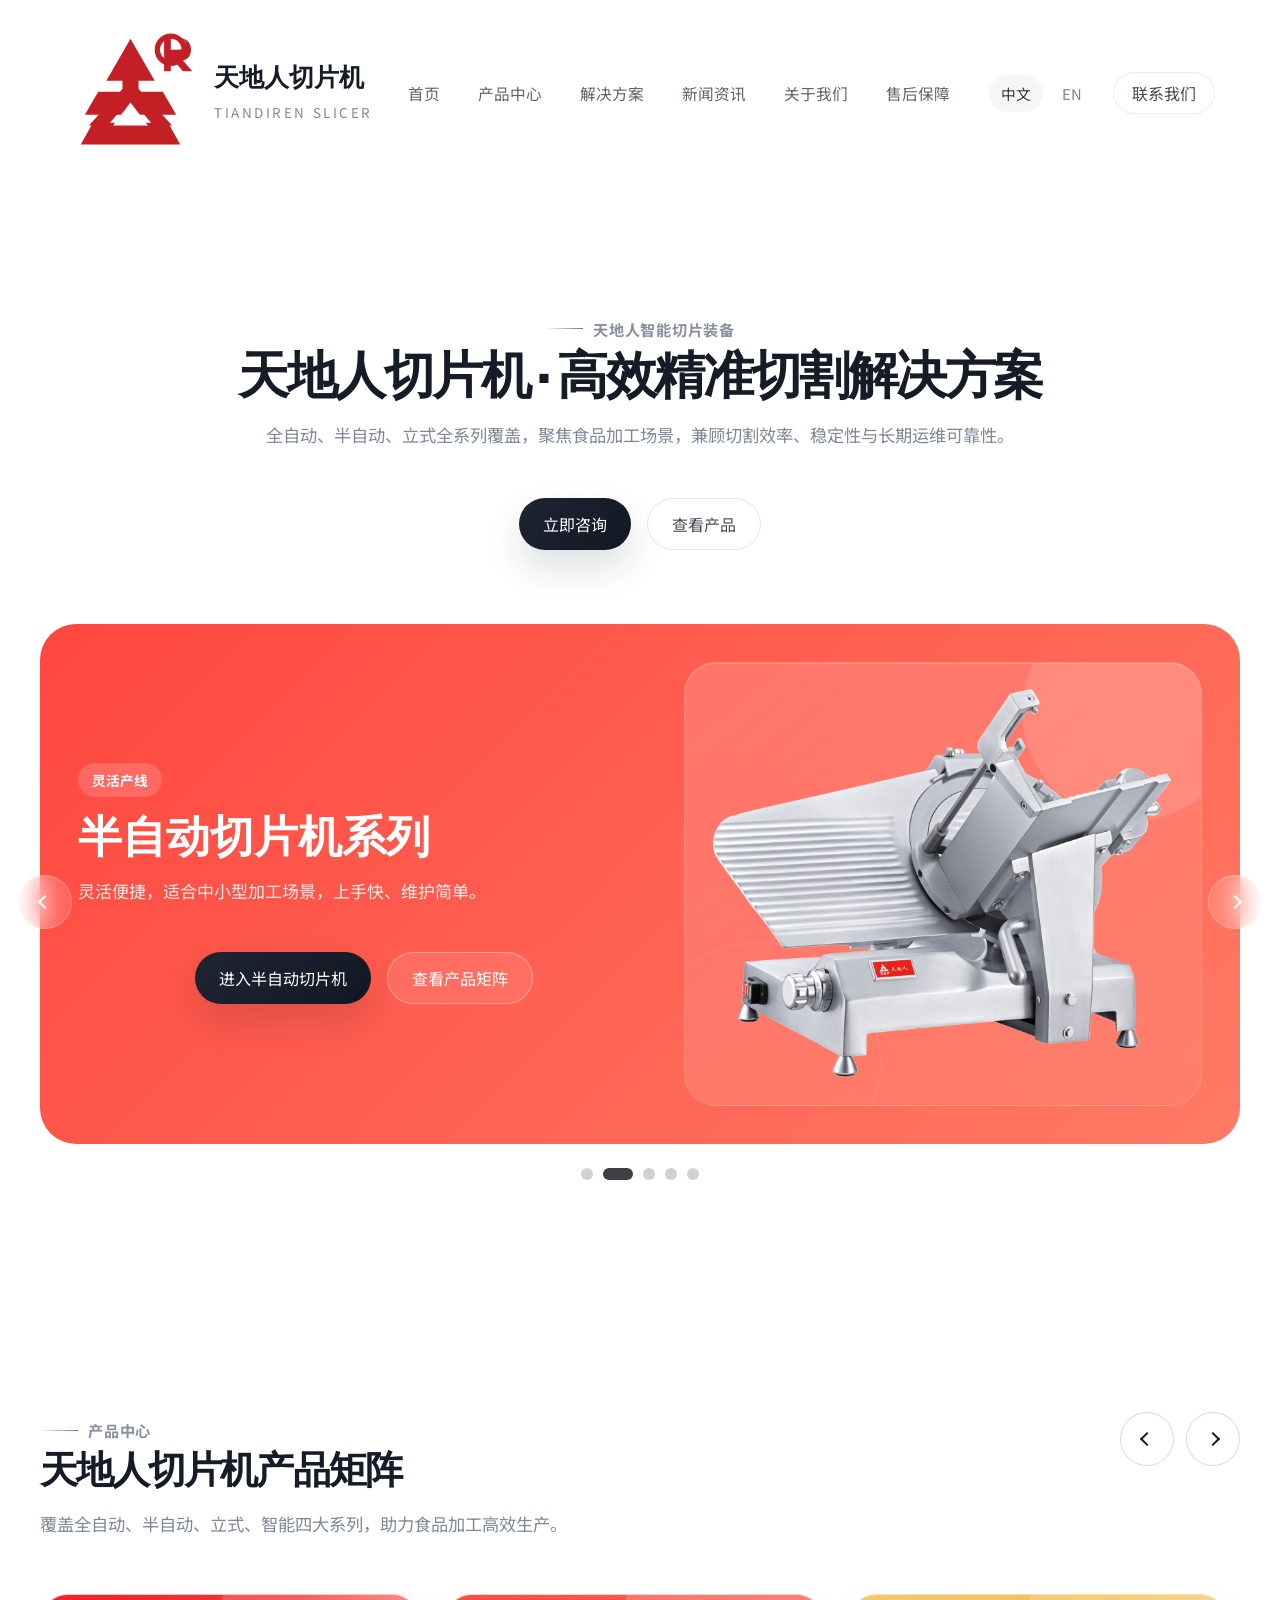
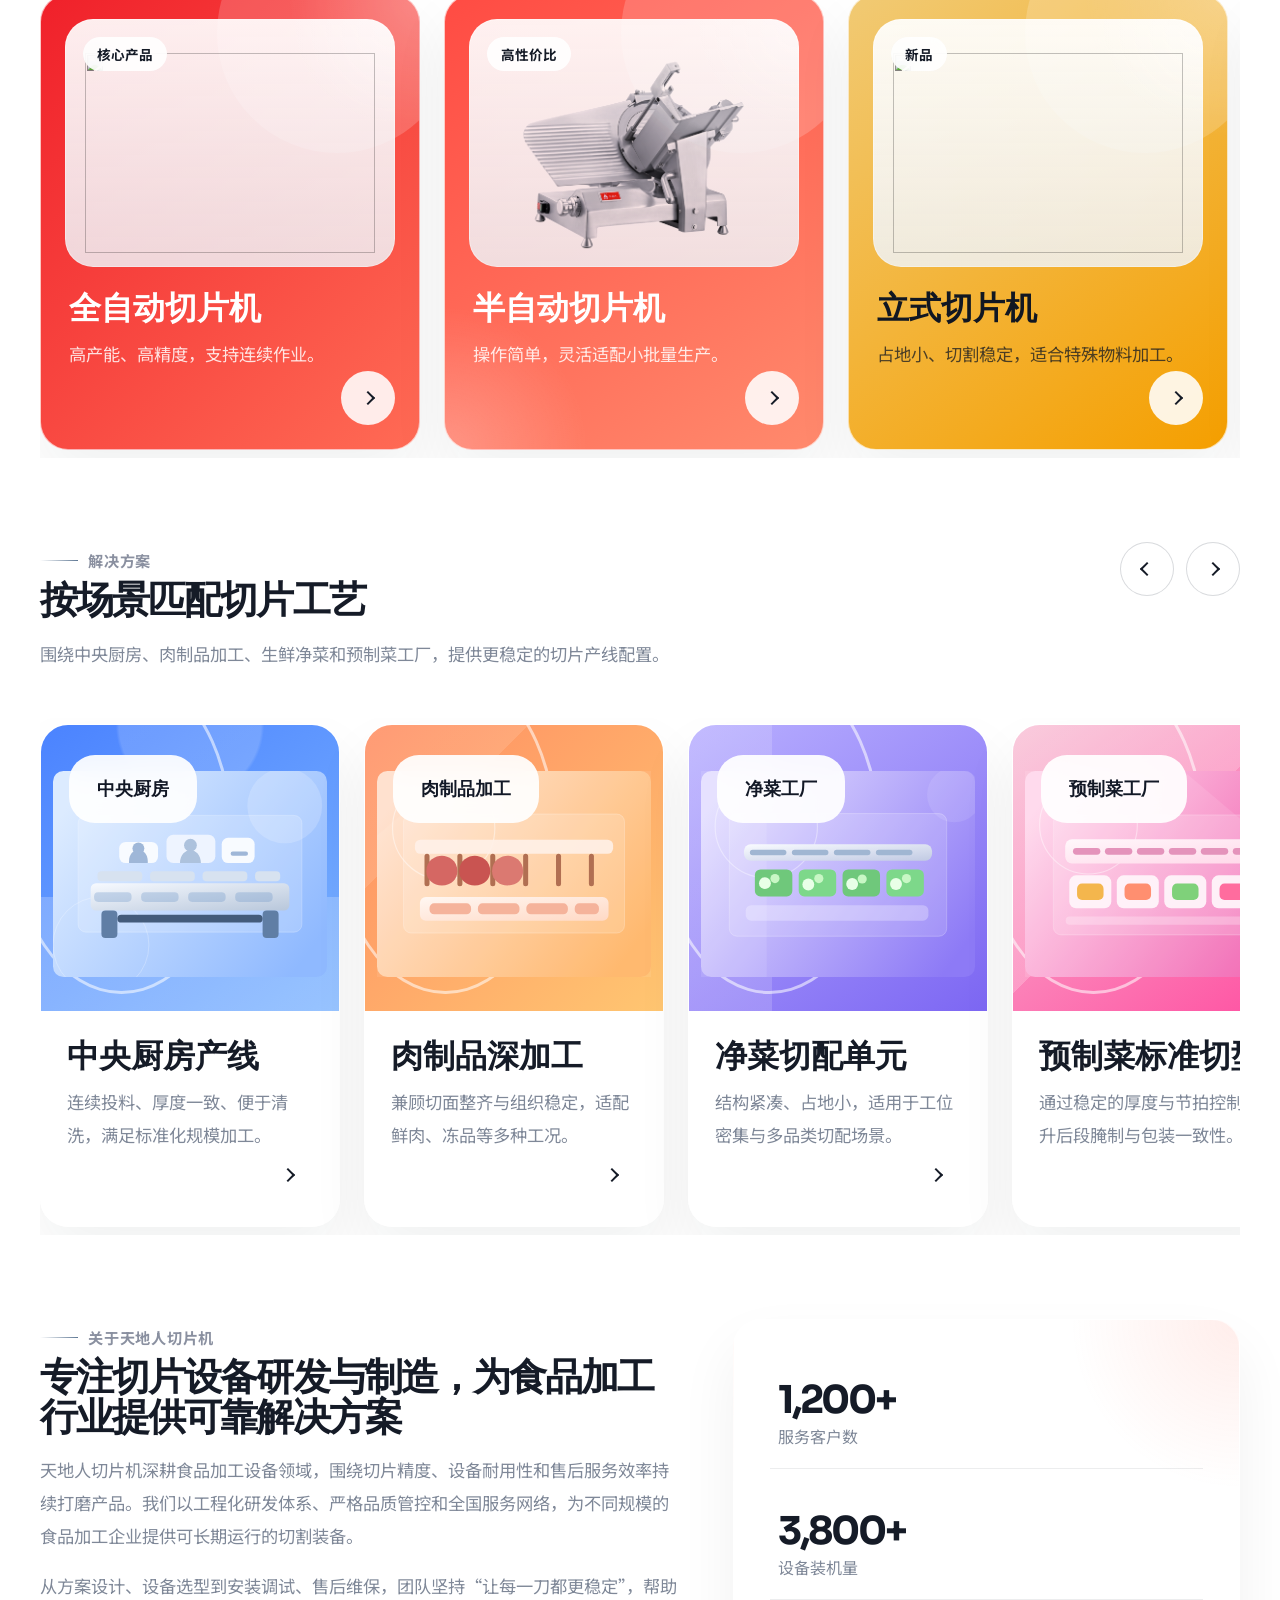
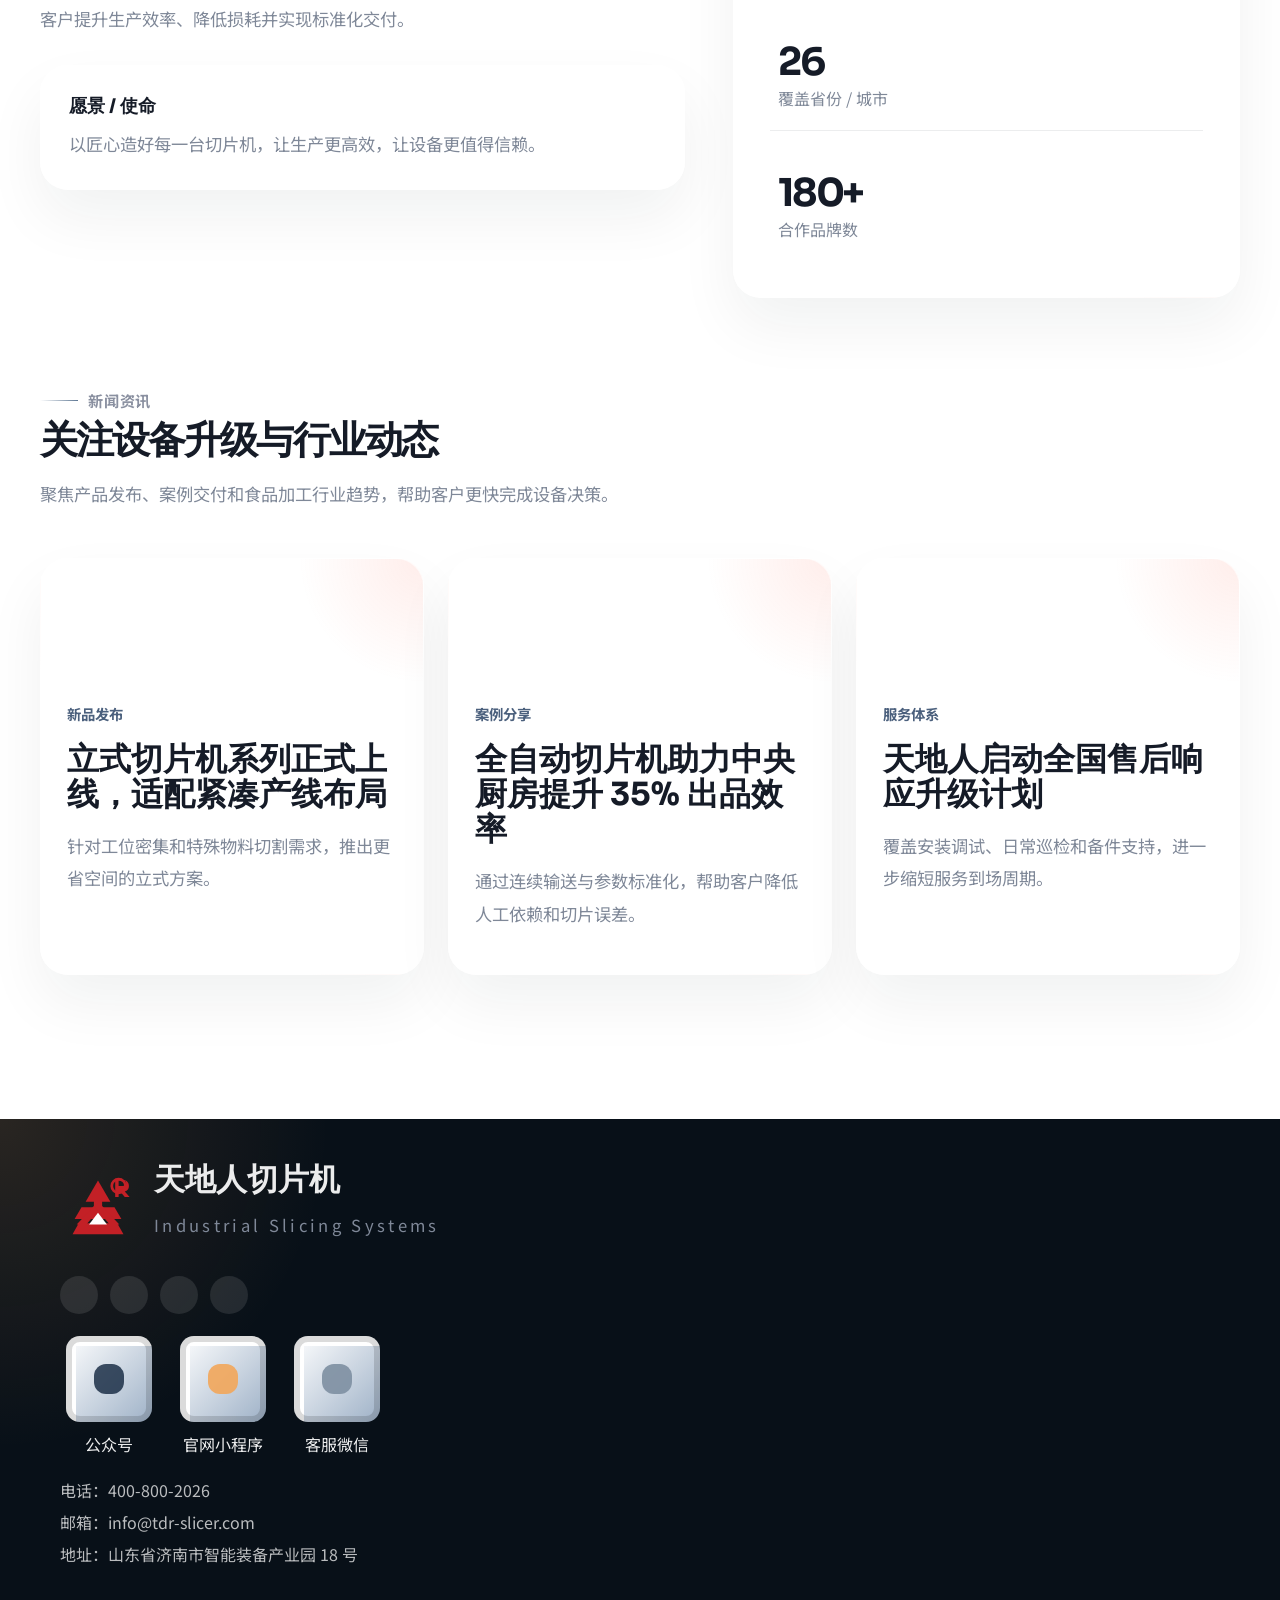
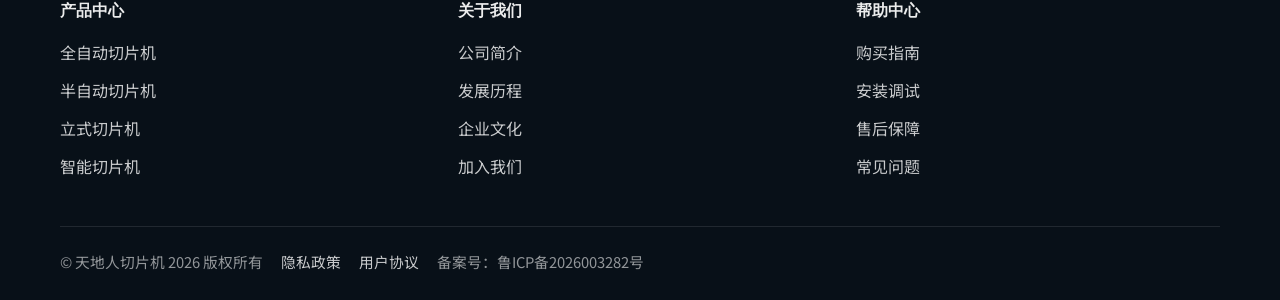
==== commit 8336fa13: "Reclassify product catalog by new hierarchy" ====
--- a/docs/index.html
+++ b/docs/index.html
@@ -39,6 +39,7 @@
               <a href="./products.html?category=semi-automatic" data-product-menu-index="1">半自动切片机</a>
               <a href="./products.html?category=vertical" data-product-menu-index="2">立式切片机</a>
               <a href="./products.html?category=smart" data-product-menu-index="3">智能切片机</a>
+              <a href="./products.html?category=fresh-meat" data-product-menu-index="4">鲜肉切片机</a>
             </div>
           </div>
           <a href="#solutions" data-menu-index="2">解决方案</a>
--- a/docs/styles.css
+++ b/docs/styles.css
@@ -82,18 +82,18 @@
 
 .brand-mark {
   display: inline-grid;
-  grid-template-columns: repeat(4, 11px);
-  gap: 5px;
+  grid-template-columns: repeat(4, 14px);
+  gap: 6px;
   align-items: end;
-  width: 58px;
-  height: 48px;
+  width: 76px;
+  height: 66px;
   position: relative;
-  flex: 0 0 58px;
+  flex: 0 0 76px;
 }
 
 .brand-mark span {
   display: block;
-  width: 11px;
+  width: 14px;
   border-radius: 999px;
   background: linear-gradient(180deg, #ff8790 0%, #ff5a57 100%);
 }
@@ -117,34 +117,87 @@
 }
 
 .brand-mark span:nth-child(1) {
-  height: 24px;
+  height: 32px;
 }
 
 .brand-mark span:nth-child(2) {
+  height: 52px;
+}
+
+.brand-mark span:nth-child(3) {
+  height: 66px;
+}
+
+.brand-mark span:nth-child(4) {
   height: 38px;
-}
-
-.brand-mark span:nth-child(3) {
-  height: 48px;
-}
-
-.brand-mark span:nth-child(4) {
-  height: 28px;
 }
 
 .brand-text strong,
 .footer-logo strong {
   display: block;
   font-family: "Sora", sans-serif;
-  font-size: 1.34rem;
+  font-size: 1.92rem;
   line-height: 1.1;
 }
 
 .brand-text small,
 .footer-logo p {
   color: var(--muted);
-  font-size: 0.86rem;
-  letter-spacing: 0.16em;
+  font-size: 1.04rem;
+  letter-spacing: 0.2em;
+}
+
+.brand {
+  gap: 18px;
+}
+
+.brand .brand-mark {
+  grid-template-columns: repeat(4, 18px);
+  gap: 8px;
+  width: 131px;
+  height: 116px;
+  flex-basis: 131px;
+  overflow: visible;
+}
+
+.brand .brand-mark span {
+  width: 18px;
+}
+
+.brand .brand-mark span:nth-child(1) {
+  height: 53px;
+}
+
+.brand .brand-mark span:nth-child(2) {
+  height: 85px;
+}
+
+.brand .brand-mark span:nth-child(3) {
+  height: 116px;
+}
+
+.brand .brand-mark span:nth-child(4) {
+  height: 67px;
+}
+
+.brand .brand-logo-image.has-image {
+  inset: -6%;
+  width: 112%;
+  height: 112%;
+  object-fit: contain;
+  object-position: center;
+  transform: none;
+}
+
+.brand .brand-text strong {
+  font-size: 1.55rem;
+}
+
+.brand .brand-text small {
+  display: block;
+  margin-top: 10px;
+  font-size: 0.84rem;
+  letter-spacing: 0.19em;
 }
 
 .main-nav {
@@ -331,12 +384,12 @@
 }
 
 .hero {
-  padding: 92px 0 126px;
+  padding: 108px 0 148px;
 }
 
 .hero-copy {
   max-width: 860px;
-  margin: 0 auto 58px;
+  margin: 0 auto 74px;
   text-align: center;
 }
 
@@ -386,7 +439,7 @@
   display: flex;
   justify-content: center;
   gap: 16px;
-  margin-top: 38px;
+  margin-top: 46px;
 }
 
 .hero-slider {
@@ -897,9 +950,10 @@
 .tag {
   position: absolute;
   top: 18px;
-  right: 18px;
+  left: 18px;
   background: rgba(255, 255, 255, 0.88);
   color: var(--ink);
+  z-index: 2;
 }
 
 .card-machine {
@@ -911,13 +965,44 @@
 }
 
 .product-visual {
-  position: absolute;
-  inset: 0;
-  z-index: 0;
+  position: relative;
+  inset: auto;
+  width: 100%;
+  height: 100%;
+  z-index: 1;
+}
+
+.product-media-shell {
+  position: relative;
+  height: 248px;
+  margin: -4px -4px 24px;
+  overflow: hidden;
+  border-radius: 28px;
+  background:
+    radial-gradient(circle at top right, rgba(255, 255, 255, 0.34), transparent 26%),
+    linear-gradient(180deg, rgba(255, 255, 255, 0.92), rgba(239, 243, 248, 0.84));
+  box-shadow: inset 0 0 0 1px rgba(255, 255, 255, 0.35);
+}
+
+.product-card.has-uploaded-media .product-visual {
+  object-fit: contain;
+  object-position: center;
+  padding: 34px 20px 14px;
+  mix-blend-mode: multiply;
+  background: transparent;
+  filter: contrast(1.04) saturate(0.96);
+}
+
+.product-card.is-no-media .product-visual {
+  display: none;
+}
+
+.product-card.is-no-media .product-media-shell {
+  display: none;
 }
 
 .product-content {
-  max-width: 78%;
+  max-width: 100%;
 }
 
 .product-content h3,
@@ -930,7 +1015,7 @@
 }
 
 .product-content p {
-  margin-top: 16px;
+  margin-top: 12px;
   color: rgba(255, 255, 255, 0.84);
 }
 
@@ -1406,30 +1491,45 @@
     --container: calc(100vw - 26px);
   }
 
+  .section,
+  .news-section,
+  .about,
+  .site-footer {
+    content-visibility: auto;
+    contain-intrinsic-size: 720px;
+  }
+
   .page-shell {
-    padding-top: 12px;
+    padding-top: 6px;
   }
 
   .site-header {
-    top: 8px;
-    padding: 12px 14px;
-    gap: 10px;
-    border-radius: 20px;
+    top: 6px;
+    padding: 10px 12px;
+    gap: 6px;
+    border: 1px solid rgba(16, 26, 43, 0.06);
+    border-radius: 16px;
+    background: rgba(255, 255, 255, 0.92);
+    backdrop-filter: blur(14px);
+    box-shadow: 0 12px 28px rgba(16, 26, 43, 0.08);
+    grid-template-columns: minmax(0, 1fr) auto auto;
   }
 
   .main-nav {
     left: 10px;
     right: 10px;
-    top: 72px;
-    padding: 12px;
-    border-radius: 20px;
+    top: 64px;
+    padding: 10px;
+    border-radius: 18px;
+    max-height: calc(100vh - 96px);
+    overflow-y: auto;
   }
 
   .main-nav a {
-    padding: 13px 14px;
-    min-height: 50px;
-    font-size: 0.96rem;
-    line-height: 1.4;
+    padding: 12px 13px;
+    min-height: 46px;
+    font-size: 0.9rem;
+    line-height: 1.35;
   }
 
   .brand-text small {
@@ -1438,7 +1538,11 @@
 
   .brand,
   .footer-logo {
-    gap: 12px;
+    gap: 10px;
+  }
+
+  .brand {
+    min-width: 0;
   }
 
   .brand-mark {
@@ -1469,50 +1573,112 @@
     height: 24px;
   }
 
+  .brand .brand-mark {
+    width: 30px;
+    height: 30px;
+    flex-basis: 30px;
+    grid-template-columns: none;
+    gap: 0;
+  }
+
+  .brand .brand-mark span {
+    display: none;
+  }
+
+  .brand .brand-logo-image {
+    inset: 0;
+    width: 100%;
+    height: 100%;
+    object-fit: contain;
+    object-position: center;
+  }
+
+  .brand .brand-logo-image.has-image {
+    inset: 0;
+    width: 100%;
+    height: 100%;
+  }
+
   .brand-text strong,
   .footer-logo strong {
-    font-size: 0.98rem;
+    font-size: 0.92rem;
     letter-spacing: -0.02em;
+  }
+
+  .brand-text {
+    min-width: 0;
+  }
+
+  .brand-text strong {
+    white-space: normal;
+    overflow: visible;
+    text-overflow: clip;
+    line-height: 1.08;
+  }
+
+  .header-actions {
+    gap: 6px;
   }
 
   .lang-switch {
     padding: 2px;
+    font-size: 0.74rem;
+  }
+
+  .lang-option {
+    min-width: 32px;
+    padding: 5px 7px;
+    font-size: 0.74rem;
+  }
+
+  .menu-toggle {
+    width: 34px;
+    height: 34px;
+  }
+
+  .menu-toggle span {
+    width: 15px;
+    margin: 4px auto;
+  }
+
+  .hero {
+    padding: 14px 0 28px;
+  }
+
+  .eyebrow {
+    gap: 8px;
+    margin-bottom: 8px;
+    font-size: 0.72rem;
+    letter-spacing: 0.04em;
+  }
+
+  .eyebrow::before {
+    width: 24px;
+  }
+
+  .hero h1 {
+    font-size: 1.42rem;
+    line-height: 1.12;
+    letter-spacing: -0.05em;
+  }
+
+  .hero-copy {
+    margin-bottom: 10px;
+    text-align: left;
+  }
+
+  .hero-copy p {
+    margin-top: 10px;
     font-size: 0.82rem;
-  }
-
-  .lang-option {
-    min-width: 42px;
-    padding: 7px 9px;
-    font-size: 0.82rem;
-  }
-
-  .menu-toggle {
-    width: 42px;
-    height: 42px;
-  }
-
-  .hero h1 {
-    font-size: 2rem;
-    line-height: 1.08;
-    letter-spacing: -0.06em;
-  }
-
-  .hero-copy {
-    margin-bottom: 18px;
-    text-align: left;
-  }
-
-  .hero-copy p {
-    margin-top: 14px;
-    font-size: 0.98rem;
-    line-height: 1.8;
+    line-height: 1.54;
   }
 
   .hero-actions,
   .slide-actions {
     flex-direction: column;
     align-items: stretch;
-    gap: 12px;
+    gap: 8px;
+    margin-top: 14px;
   }
 
   .hero-actions .primary-btn,
@@ -1520,36 +1686,99 @@
   .slide-actions .primary-btn,
   .slide-actions .ghost-btn {
     width: 100%;
-    min-height: 48px;
+    min-height: 42px;
+    font-size: 0.88rem;
   }
 
   .hero-track {
-    min-height: 690px;
+    min-height: 430px;
   }
 
   .hero-slide {
-    gap: 14px;
-    padding: 20px 16px 58px;
-    border-radius: 26px;
+    grid-template-columns: 1fr;
+    gap: 10px;
+    padding: 16px 14px 18px;
+    border-radius: 20px;
+  }
+
+  .theme-overview,
+  .theme-auto,
+  .theme-semi,
+  .theme-vertical {
+    color: var(--ink);
+  }
+
+  .theme-overview {
+    background:
+      radial-gradient(circle at top right, rgba(255, 255, 255, 0.92), transparent 28%),
+      linear-gradient(180deg, #fff8f5 0%, #ffe9e0 100%);
+  }
+
+  .theme-auto {
+    background:
+      radial-gradient(circle at top right, rgba(255, 255, 255, 0.9), transparent 28%),
+      linear-gradient(180deg, #fff7f2 0%, #ffe6dc 100%);
+  }
+
+  .theme-semi {
+    background:
+      radial-gradient(circle at top right, rgba(255, 255, 255, 0.88), transparent 28%),
+      linear-gradient(180deg, #fff8f1 0%, #ffe8d8 100%);
+  }
+
+  .theme-vertical {
+    background:
+      radial-gradient(circle at top right, rgba(255, 255, 255, 0.88), transparent 28%),
+      linear-gradient(180deg, #fffaf0 0%, #f8e5b5 100%);
+  }
+
+  .slide-badge {
+    background: rgba(255, 255, 255, 0.72);
+    color: var(--ink);
+  }
+
+  .hero-machine {
+    min-height: 182px;
   }
 
   .hero-slide h2 {
-    font-size: 1.52rem;
-    line-height: 1.14;
+    font-size: 1.06rem;
+    line-height: 1.2;
+    margin: 8px 0 6px;
   }
 
   .hero-slide p {
-    font-size: 0.9rem;
-    line-height: 1.7;
+    font-size: 0.76rem;
+    line-height: 1.5;
+    color: var(--muted);
+  }
+
+  .hero-slide .ghost-btn.light {
+    border-color: rgba(17, 23, 34, 0.1);
+    color: var(--ink);
+    background: rgba(255, 255, 255, 0.55);
+  }
+
+  .hero-slide .primary-btn {
+    box-shadow: none;
   }
 
   .machine-card {
-    min-height: 210px;
-    border-radius: 24px;
+    min-height: 182px;
+    border-radius: 16px;
+    background: linear-gradient(180deg, rgba(255, 255, 255, 0.7), rgba(246, 248, 251, 0.88));
+    border-color: rgba(17, 23, 34, 0.06);
+    box-shadow: inset 0 0 0 1px rgba(255, 255, 255, 0.4);
+  }
+
+  .machine-card.has-uploaded-media .hero-visual,
+  .machine-card.has-uploaded-media .hero-video {
+    transform: scale(1.34);
+    transform-origin: center center;
   }
 
   .machine {
-    inset: 24px 14px 48px;
+    inset: 14px 10px 22px;
   }
 
   .machine-notes {
@@ -1565,7 +1794,7 @@
   }
 
   .section {
-    padding-top: 52px;
+    padding-top: 30px;
   }
 
   .section-heading {
@@ -1574,10 +1803,14 @@
     margin-bottom: 20px;
   }
 
+  .section-nav {
+    display: none;
+  }
+
   .section h2,
   .about h2 {
-    font-size: 1.92rem;
-    line-height: 1.12;
+    font-size: 1.36rem;
+    line-height: 1.14;
     letter-spacing: -0.05em;
   }
 
@@ -1586,14 +1819,24 @@
   .news-card p,
   .product-content p,
   .solution-copy p {
-    font-size: 0.94rem;
-    line-height: 1.8;
+    font-size: 0.82rem;
+    line-height: 1.56;
   }
 
   .card-rail,
   .card-rail.compact {
-    grid-auto-columns: minmax(92vw, 92vw);
-    gap: 16px;
+    grid-auto-flow: column;
+    grid-auto-columns: minmax(84vw, 84vw);
+    gap: 12px;
+    overflow-x: auto;
+    overflow-y: hidden;
+    padding: 0 0 6px;
+    scroll-snap-type: x mandatory;
+  }
+
+  .card-rail > *,
+  .card-rail.compact > * {
+    scroll-snap-align: start;
   }
 
   .product-card,
@@ -1610,31 +1853,120 @@
   }
 
   .product-card {
-    min-height: 390px;
-    padding: 20px;
+    min-height: 0;
+    padding: 14px;
+    border-radius: 28px;
+    background: #fff;
+    border: 1px solid rgba(17, 23, 34, 0.06);
+    box-shadow: 0 22px 48px rgba(17, 23, 34, 0.08);
+    color: var(--ink);
+  }
+
+  .product-card.has-uploaded-media {
+    display: flex;
+    flex-direction: column;
+    justify-content: flex-start;
+    overflow: hidden;
+  }
+
+  .product-card::before {
+    display: none;
+  }
+
+  .product-media-shell {
+    height: 228px;
+    margin: 0 0 16px;
+    border-radius: 22px;
+    background:
+      radial-gradient(circle at top right, rgba(255, 255, 255, 0.84), transparent 28%),
+      linear-gradient(180deg, #f7f9fc, #eef2f7);
+    box-shadow: inset 0 0 0 1px rgba(17, 23, 34, 0.04);
+  }
+
+  .product-content {
+    max-width: 100%;
+    position: relative;
+    z-index: 2;
   }
 
   .product-content h3,
   .solution-copy h3,
   .news-card h3 {
-    font-size: 1.5rem;
+    font-size: 1.08rem;
+    line-height: 1.18;
   }
 
   .card-machine {
-    height: 204px;
-    margin: 36px 0 10px;
+    height: 146px;
+    margin: 22px 0 8px;
+  }
+
+  .product-card.has-uploaded-media .product-visual {
+    inset: auto;
+    padding: 14px 8px 4px;
+    border-radius: 0;
+    object-fit: contain;
+    object-position: center;
+    background: transparent;
+    mask-image: none;
+    -webkit-mask-image: none;
+    mix-blend-mode: multiply;
+    filter: contrast(1.03) saturate(0.97);
+  }
+
+  .product-content p {
+    margin-top: 8px;
+    font-size: 0.8rem;
+    line-height: 1.5;
+    color: var(--muted);
+  }
+
+  .product-card.has-uploaded-media .product-content {
+    padding-top: 0;
+  }
+
+  .product-card.has-uploaded-media .tag {
+    z-index: 3;
+    top: 12px;
+    left: 12px;
+    right: auto;
+    padding: 8px 12px;
+    font-size: 0.76rem;
+    background: rgba(255, 255, 255, 0.96);
+  }
+
+  .accent-blue,
+  .accent-silver,
+  .accent-steel {
+    background: #fff;
+    color: var(--ink);
+  }
+
+  .accent-steel .product-content p,
+  .accent-blue .product-content p,
+  .accent-silver .product-content p {
+    color: var(--muted);
+  }
+
+  .product-card .card-link {
+    width: 46px;
+    height: 46px;
+    right: 14px;
+    bottom: 14px;
+    background: #f4f6fa;
+    box-shadow: none;
   }
 
   .solution-card {
-    min-height: 360px;
+    min-height: 0;
   }
 
   .solution-visual {
-    height: 220px;
+    height: 156px;
   }
 
   .solution-copy {
-    padding: 22px 20px 68px;
+    padding: 16px 16px 54px;
   }
 
   .stats-panel {
@@ -1650,13 +1982,17 @@
   }
 
   .news-card {
-    min-height: 220px;
-    padding: 20px;
+    min-height: 0;
+    padding: 18px;
   }
 
   .news-upload {
-    height: 110px;
-    margin: -20px -20px 16px;
+    height: 88px;
+    margin: -18px -18px 14px;
+  }
+
+  .slider-arrow {
+    display: none !important;
   }
 
   .site-footer {
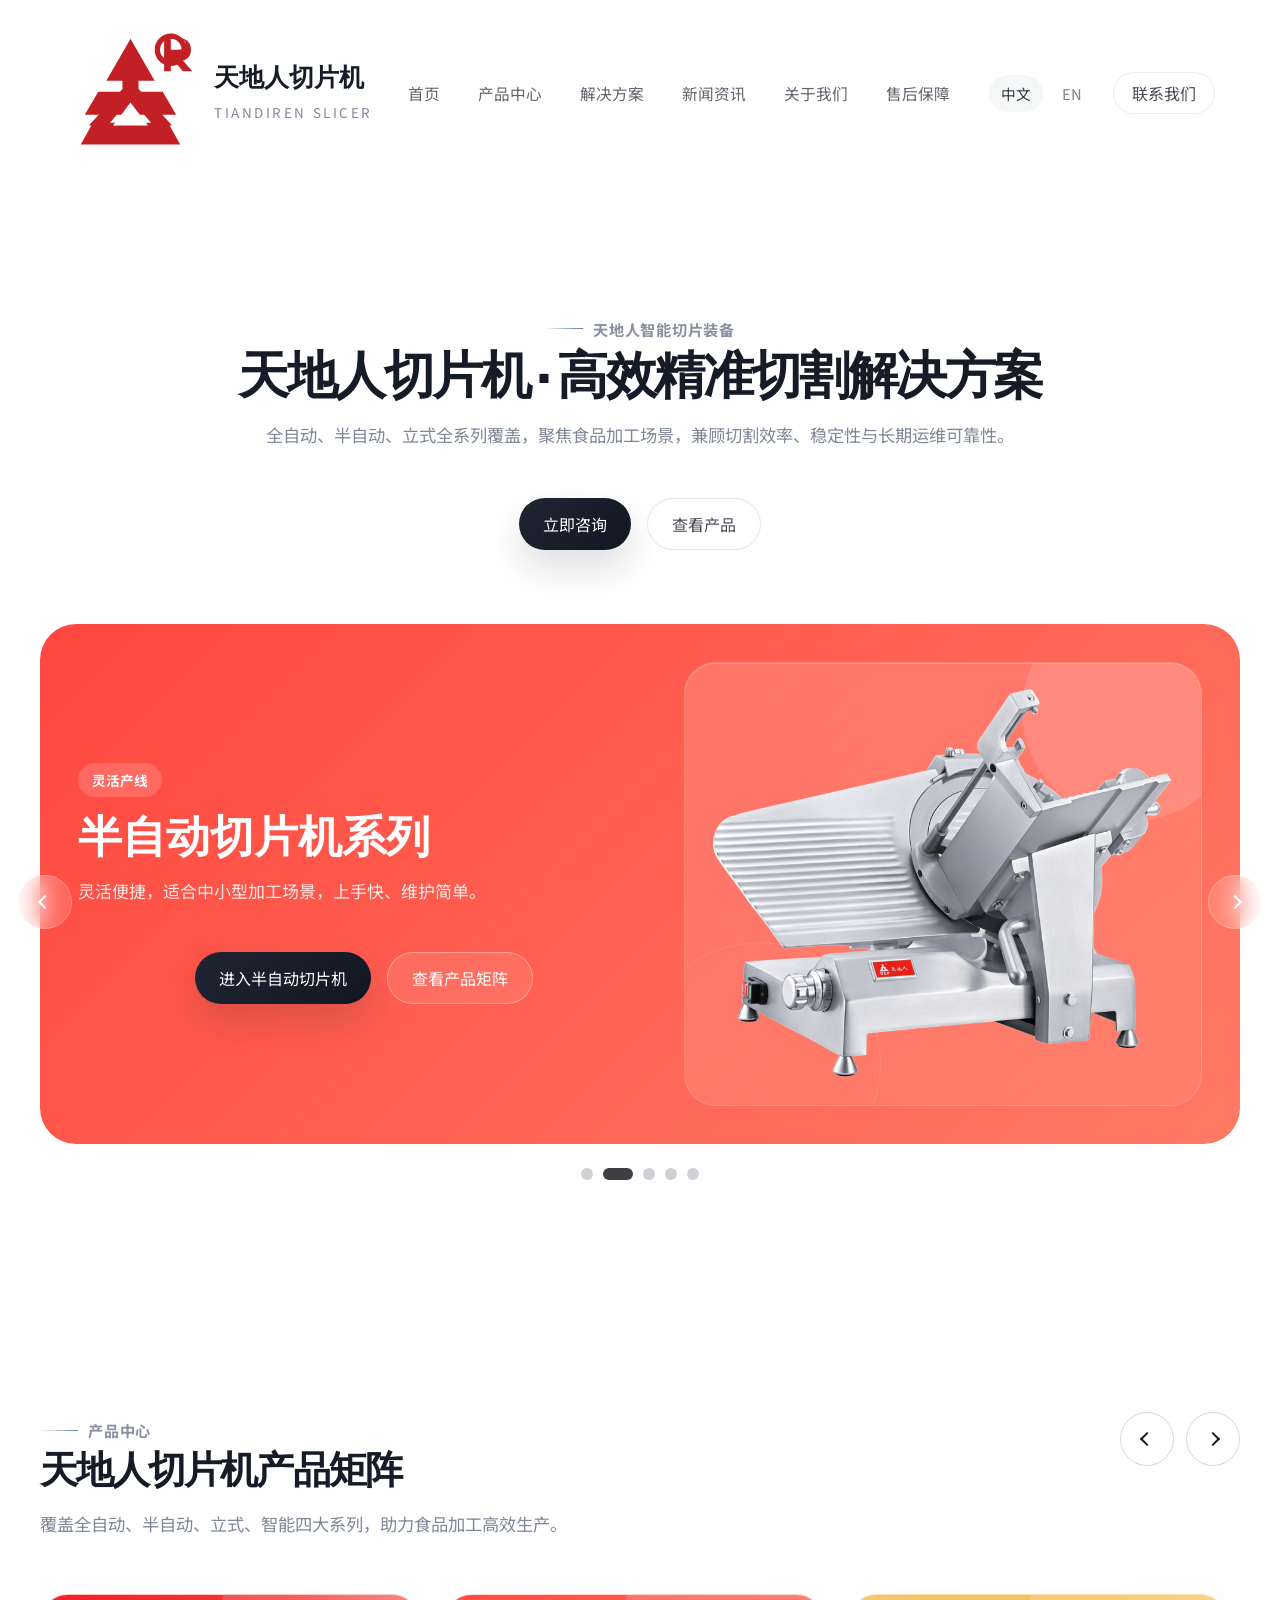
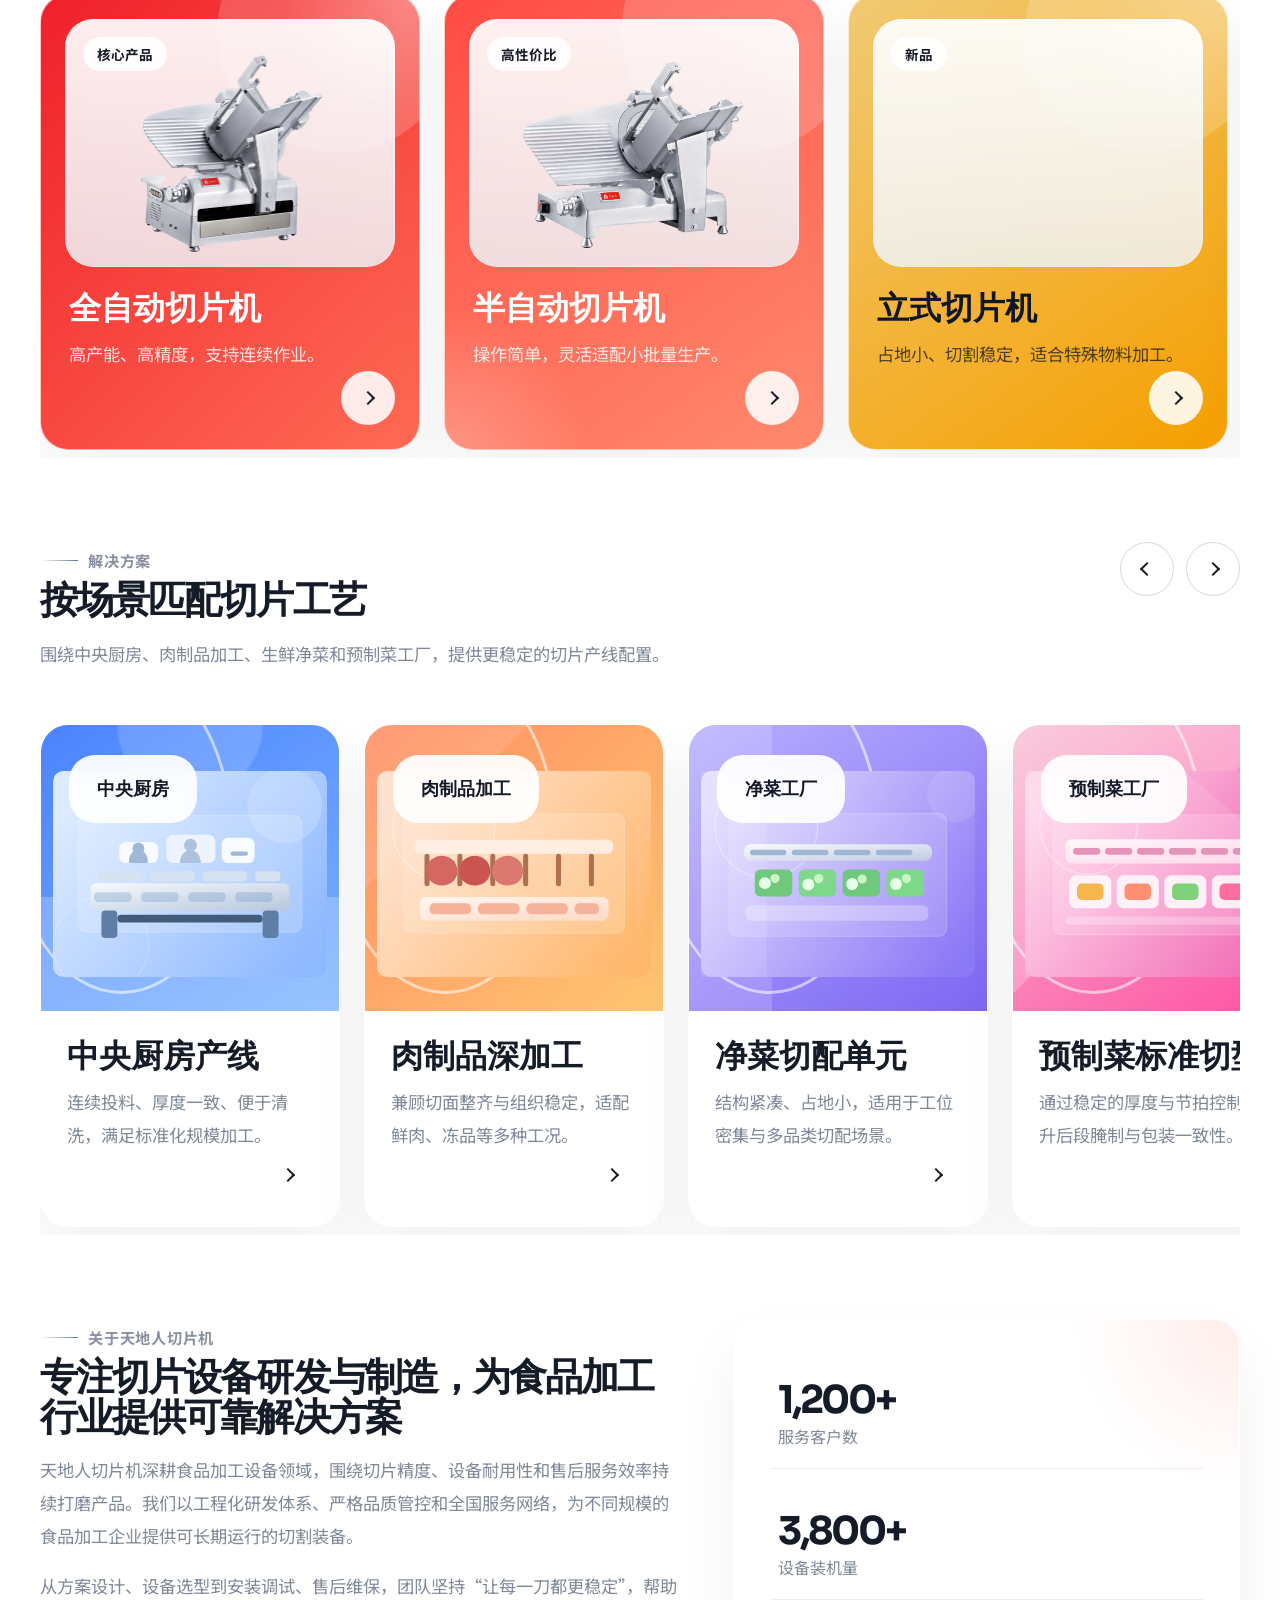
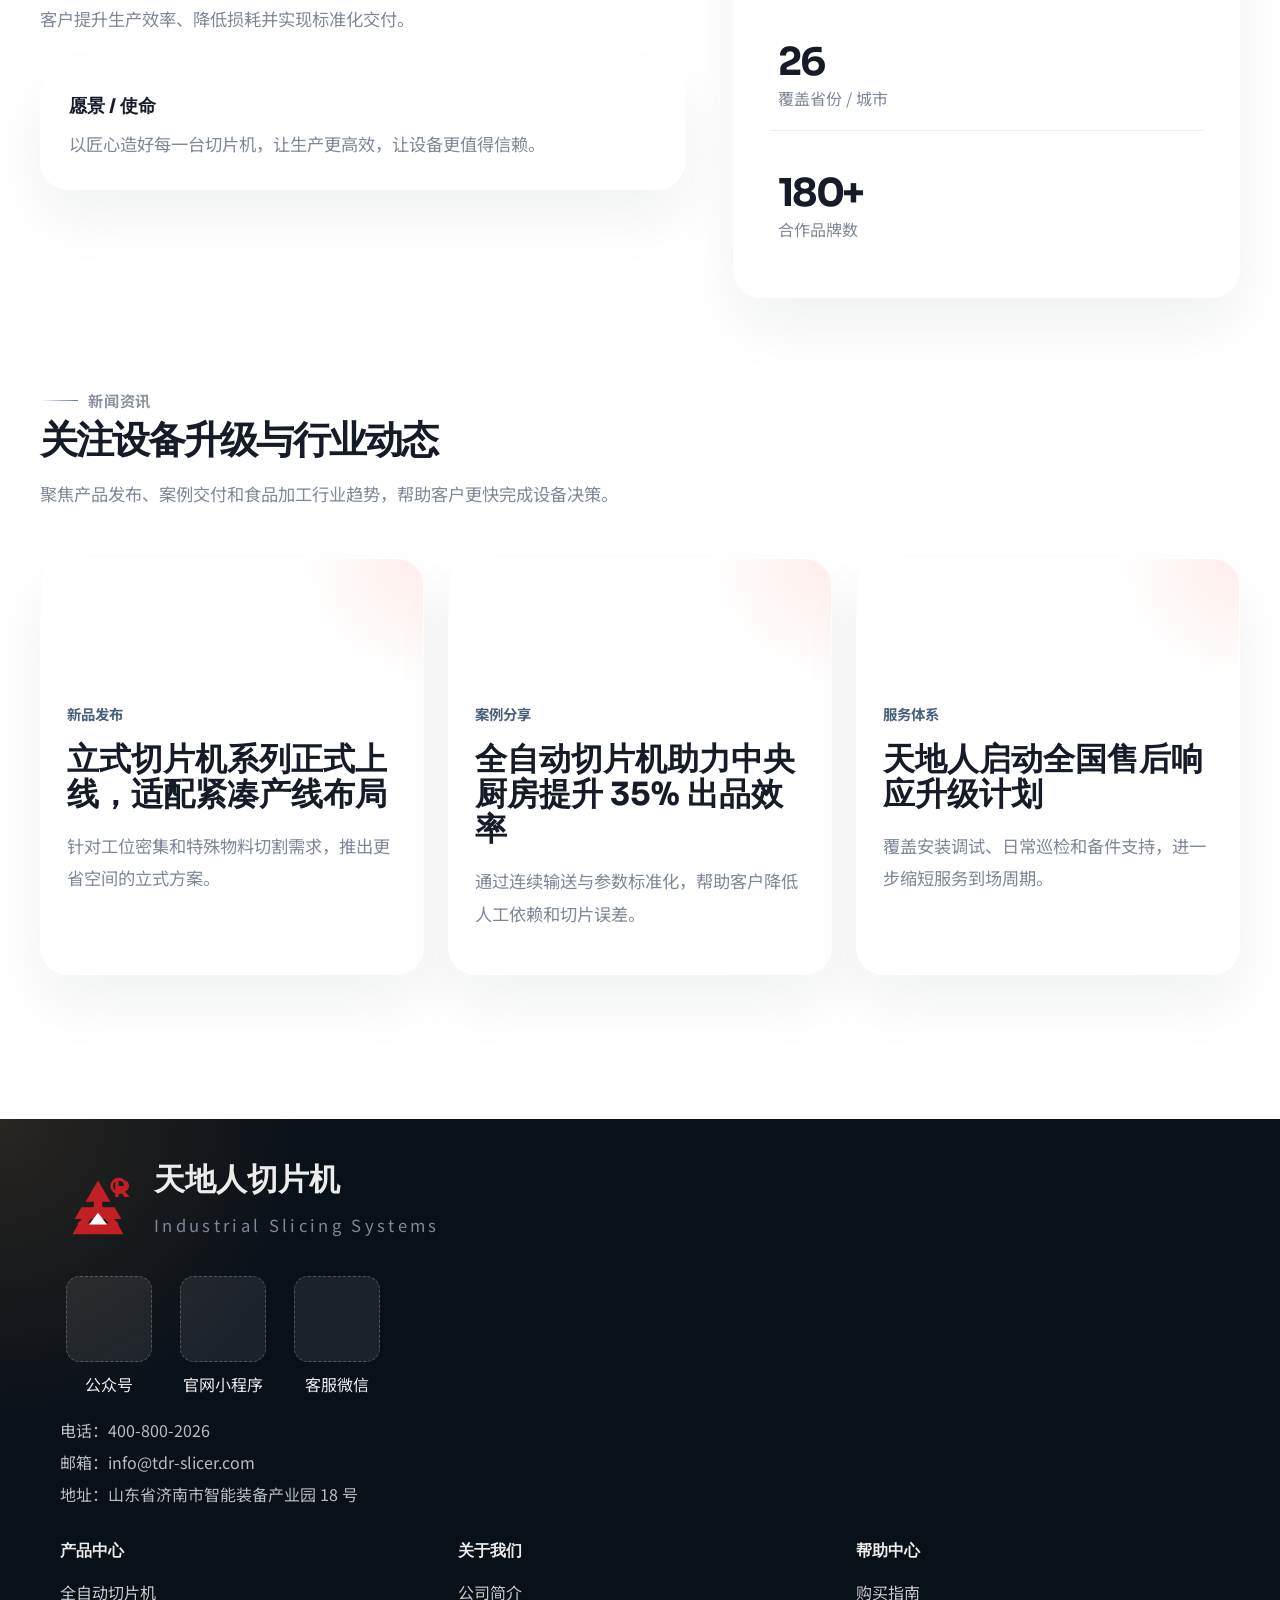
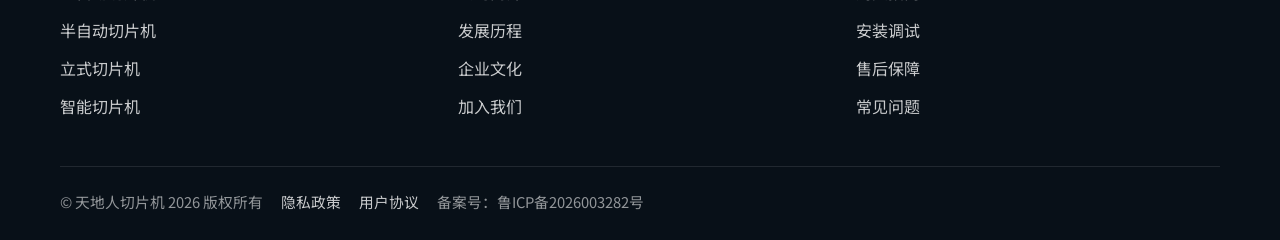
==== commit 69cd5222: "Footer QR: make add/remove manageable and remove circle placeholders" ====
--- a/docs/index.html
+++ b/docs/index.html
@@ -260,27 +260,7 @@
             </div>
           </div>
 
-          <div class="social-row">
-            <a href="mailto:info@tdr-slicer.com" aria-label="邮箱"></a>
-            <a href="tel:400-800-2026" aria-label="电话"></a>
-            <a href="#" aria-label="微信"></a>
-            <a href="#" aria-label="抖音"></a>
-          </div>
-
-          <div class="qr-grid">
-            <div class="qr-card">
-              <div class="qr-code" data-qr-index="0"></div>
-              <span data-qr-label="0">公众号</span>
-            </div>
-            <div class="qr-card">
-              <div class="qr-code alt" data-qr-index="1"></div>
-              <span data-qr-label="1">官网小程序</span>
-            </div>
-            <div class="qr-card">
-              <div class="qr-code warm" data-qr-index="2"></div>
-              <span data-qr-label="2">客服微信</span>
-            </div>
-          </div>
+          <div class="qr-grid" id="footer-qr-grid"></div>
 
           <ul class="contact-list">
             <li data-footer-contact="0">电话：400-800-2026</li>
--- a/docs/styles.css
+++ b/docs/styles.css
@@ -988,9 +988,10 @@
   object-fit: contain;
   object-position: center;
   padding: 34px 20px 14px;
-  mix-blend-mode: multiply;
+  mix-blend-mode: normal;
   background: transparent;
-  filter: contrast(1.04) saturate(0.96);
+  filter: none;
+  opacity: 1;
 }
 
 .product-card.is-no-media .product-visual {
@@ -1250,18 +1251,6 @@
   gap: 22px;
 }
 
-.social-row {
-  display: flex;
-  gap: 12px;
-}
-
-.social-row a {
-  width: 38px;
-  height: 38px;
-  border-radius: 50%;
-  background: rgba(255, 255, 255, 0.1);
-}
-
 .qr-grid {
   display: flex;
   flex-wrap: wrap;
@@ -1280,33 +1269,24 @@
   width: 86px;
   height: 86px;
   border-radius: 14px;
-  background:
-    linear-gradient(90deg, #fff 10px, transparent 10px) 0 0 / 18px 18px,
-    linear-gradient(#fff 10px, transparent 10px) 0 0 / 18px 18px,
-    linear-gradient(135deg, #ffffff 0%, #9eb1c7 100%);
-  box-shadow: inset 0 0 0 6px rgba(0, 0, 0, 0.14);
+  border: 1px dashed rgba(255, 255, 255, 0.22);
+  background: rgba(255, 255, 255, 0.08);
   background-size: cover;
   background-position: center;
 }
 
 .qr-code::after {
-  content: "";
-  position: absolute;
-  inset: 28px;
-  border-radius: 12px;
-  background: rgba(16, 36, 61, 0.8);
-}
-
-.qr-code.alt::after {
-  background: rgba(242, 166, 90, 0.9);
-}
-
-.qr-code.warm::after {
-  background: rgba(130, 146, 164, 0.95);
-}
-
-.qr-code.has-image::after {
   display: none;
+}
+
+.qr-code.has-image {
+  border-color: transparent;
+  background-color: rgba(255, 255, 255, 0.92);
+  box-shadow: inset 0 0 0 1px rgba(0, 0, 0, 0.08);
+}
+
+.qr-code.no-image {
+  border-style: dashed;
 }
 
 .contact-list {
@@ -1910,8 +1890,9 @@
     background: transparent;
     mask-image: none;
     -webkit-mask-image: none;
-    mix-blend-mode: multiply;
-    filter: contrast(1.03) saturate(0.97);
+    mix-blend-mode: normal;
+    filter: none;
+    opacity: 1;
   }
 
   .product-content p {
@@ -2020,15 +2001,6 @@
     align-items: center;
   }
 
-  .social-row {
-    gap: 10px;
-  }
-
-  .social-row a {
-    width: 34px;
-    height: 34px;
-  }
-
   .qr-grid {
     display: grid;
     grid-template-columns: repeat(3, minmax(0, 1fr));
